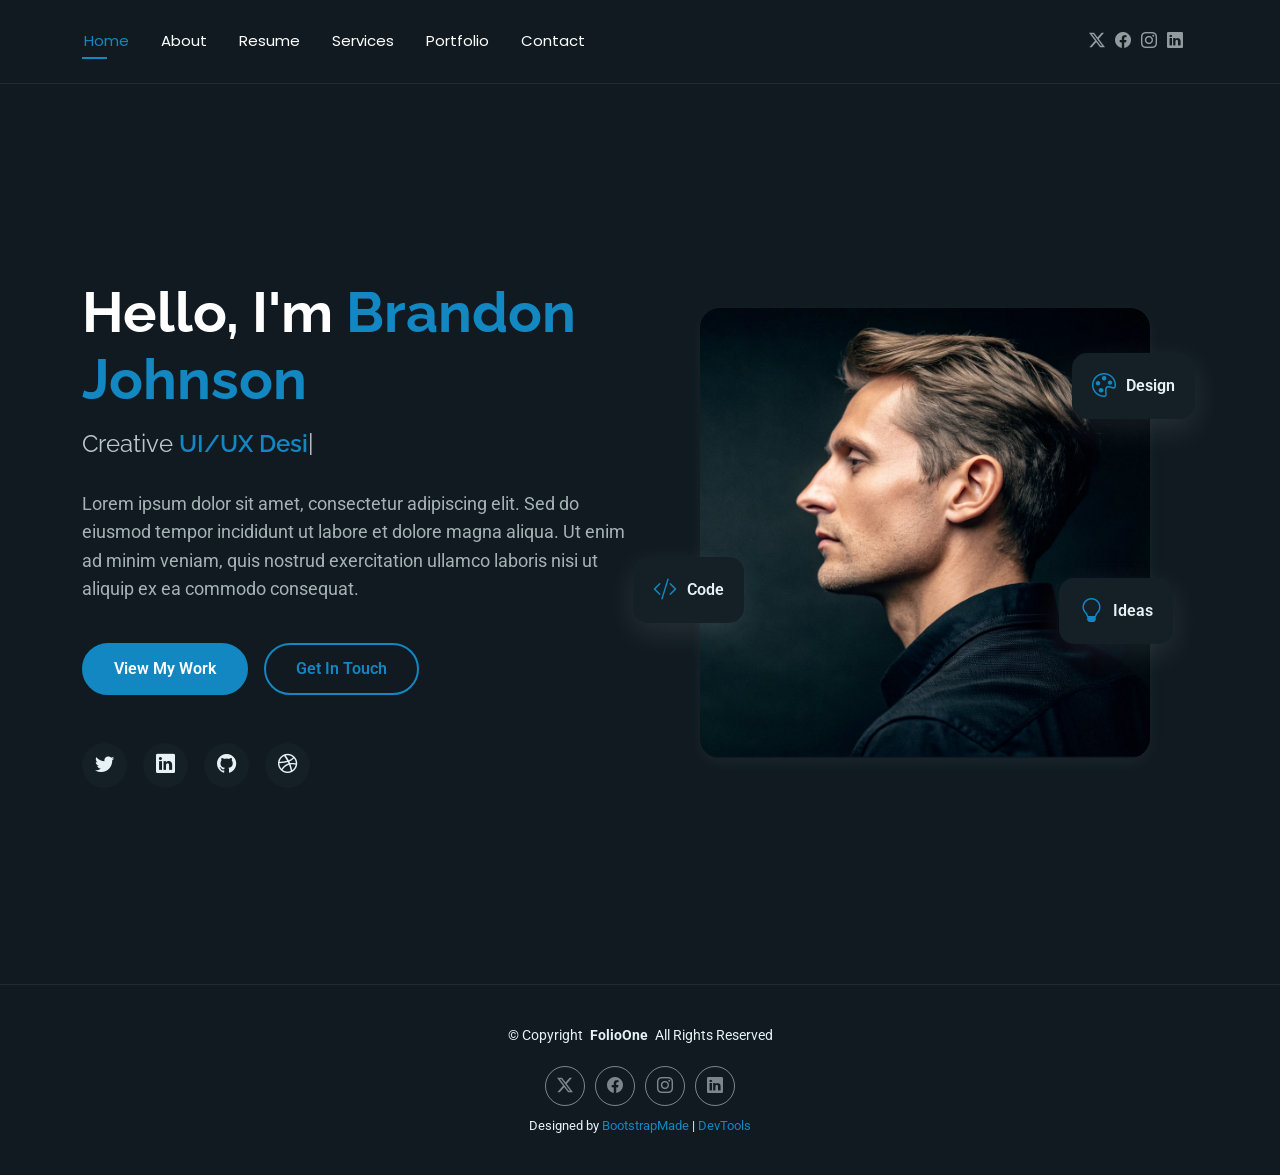
==== index.html @ c2deaa77 "." ====
<!DOCTYPE html>
<html lang="en">

<head>
  <meta charset="utf-8">
  <meta content="width=device-width, initial-scale=1.0" name="viewport">
  <title>Index - FolioOne Bootstrap Template</title>
  <meta name="description" content="">
  <meta name="keywords" content="">

  <!-- Favicons -->
  <link href="assets/img/favicon.png" rel="icon">
  <link href="assets/img/apple-touch-icon.png" rel="apple-touch-icon">

  <!-- Fonts -->
  <link href="https://fonts.googleapis.com" rel="preconnect">
  <link href="https://fonts.gstatic.com" rel="preconnect" crossorigin>
  <link href="https://fonts.googleapis.com/css2?family=Roboto:ital,wght@0,100;0,300;0,400;0,500;0,700;0,900;1,100;1,300;1,400;1,500;1,700;1,900&family=Poppins:ital,wght@0,100;0,200;0,300;0,400;0,500;0,600;0,700;0,800;0,900;1,100;1,200;1,300;1,400;1,500;1,600;1,700;1,800;1,900&family=Raleway:ital,wght@0,100;0,200;0,300;0,400;0,500;0,600;0,700;0,800;0,900;1,100;1,200;1,300;1,400;1,500;1,600;1,700;1,800;1,900&display=swap" rel="stylesheet">

  <!-- Vendor CSS Files -->
  <link href="assets/vendor/bootstrap/css/bootstrap.min.css" rel="stylesheet">
  <link href="assets/vendor/bootstrap-icons/bootstrap-icons.css" rel="stylesheet">
  <link href="assets/vendor/aos/aos.css" rel="stylesheet">
  <link href="assets/vendor/swiper/swiper-bundle.min.css" rel="stylesheet">
  <link href="assets/vendor/glightbox/css/glightbox.min.css" rel="stylesheet">

  <!-- Main CSS File -->
  <link href="assets/css/main.css" rel="stylesheet">

  <!-- =======================================================
  * Template Name: FolioOne
  * Template URL: https://bootstrapmade.com/folioone-bootstrap-portfolio-website-template/
  * Updated: Aug 23 2025 with Bootstrap v5.3.7
  * Author: BootstrapMade.com
  * License: https://bootstrapmade.com/license/
  ======================================================== -->
</head>

<body class="index-page">

  <header id="header" class="header d-flex align-items-center light-background sticky-top">
    <div class="container position-relative d-flex align-items-center justify-content-between">

      <!-- <a href="index.html" class="logo d-flex align-items-center me-auto me-xl-0">
      <img src="assets/img/logo.webp" alt="">
      <h1 class="sitename">FolioOne</h1> 
    </a> -->

      <nav id="navmenu" class="navmenu">
        <ul>
          <li><a href="index.html" class="active">Home</a></li>
          <li><a href="about.html">About</a></li>
          <li><a href="resume.html">Resume</a></li>
          <li><a href="services.html">Services</a></li>
          <li><a href="portfolio.html">Portfolio</a></li>
          <li><a href="contact.html">Contact</a></li>
        </ul>
        <i class="mobile-nav-toggle d-xl-none bi bi-list"></i>
      </nav>

      <div class="header-social-links">
        <a href="#" class="twitter"><i class="bi bi-twitter-x"></i></a>
        <a href="#" class="facebook"><i class="bi bi-facebook"></i></a>
        <a href="#" class="instagram"><i class="bi bi-instagram"></i></a>
        <a href="#" class="linkedin"><i class="bi bi-linkedin"></i></a>
      </div>

    </div>
  </header>

  <main class="main">

    <!-- Hero Section -->
    <section id="hero" class="hero section">

      <div class="container" data-aos="fade-up" data-aos-delay="100">

        <div class="row gy-4 align-items-center">
          <div class="col-lg-6 order-2 order-lg-1">
            <div class="hero-content">
              <h1 data-aos="fade-up" data-aos-delay="200">Hello, I'm <span class="highlight">Brandon Johnson</span></h1>
              <h2 data-aos="fade-up" data-aos-delay="300">Creative <span class="typed" data-typed-items="UI/UX Designer, Web Developer, Digital Artist, Brand Strategist"></span></h2>
              <p data-aos="fade-up" data-aos-delay="400">Lorem ipsum dolor sit amet, consectetur adipiscing elit. Sed do eiusmod tempor incididunt ut labore et dolore magna aliqua. Ut enim ad minim veniam, quis nostrud exercitation ullamco laboris nisi ut aliquip ex ea commodo consequat.</p>
              <div class="hero-actions" data-aos="fade-up" data-aos-delay="500">
                <a href="portfolio.html" class="btn btn-primary">View My Work</a>
                <a href="contact.html" class="btn btn-outline">Get In Touch</a>
              </div>
              <div class="social-links" data-aos="fade-up" data-aos-delay="600">
                <a href="#"><i class="bi bi-twitter"></i></a>
                <a href="#"><i class="bi bi-linkedin"></i></a>
                <a href="#"><i class="bi bi-github"></i></a>
                <a href="#"><i class="bi bi-dribbble"></i></a>
              </div>
            </div>
          </div>
          <div class="col-lg-6 order-1 order-lg-2">
            <div class="hero-image" data-aos="zoom-in" data-aos-delay="300">
              <div class="image-wrapper">
                <img src="assets/img/profile/profile-square-11.webp" alt="Sarah Mitchell" class="img-fluid">
                <div class="floating-elements">
                  <div class="floating-card design" data-aos="fade-left" data-aos-delay="700">
                    <i class="bi bi-palette"></i>
                    <span>Design</span>
                  </div>
                  <div class="floating-card code" data-aos="fade-right" data-aos-delay="800">
                    <i class="bi bi-code-slash"></i>
                    <span>Code</span>
                  </div>
                  <div class="floating-card creativity" data-aos="fade-up" data-aos-delay="900">
                    <i class="bi bi-lightbulb"></i>
                    <span>Ideas</span>
                  </div>
                </div>
              </div>
            </div>
          </div>
        </div>

      </div>

    </section><!-- /Hero Section -->

  </main>

  <footer id="footer" class="footer">

    <div class="container">
      <div class="copyright text-center ">
        <p>© <span>Copyright</span> <strong class="px-1 sitename">FolioOne</strong> <span>All Rights Reserved<br></span></p>
      </div>
      <div class="social-links d-flex justify-content-center">
        <a href=""><i class="bi bi-twitter-x"></i></a>
        <a href=""><i class="bi bi-facebook"></i></a>
        <a href=""><i class="bi bi-instagram"></i></a>
        <a href=""><i class="bi bi-linkedin"></i></a>
      </div>
      <div class="credits">
        <!-- All the links in the footer should remain intact. -->
        <!-- You can delete the links only if you've purchased the pro version. -->
        <!-- Licensing information: https://bootstrapmade.com/license/ -->
        <!-- Purchase the pro version with working PHP/AJAX contact form: [buy-url] -->
        Designed by <a href="https://bootstrapmade.com/">BootstrapMade</a> | <a href="https://bootstrapmade.com/tools/">DevTools</a>
      </div>
    </div>

  </footer>

  <!-- Scroll Top -->
  <a href="#" id="scroll-top" class="scroll-top d-flex align-items-center justify-content-center"><i class="bi bi-arrow-up-short"></i></a>

  <!-- Preloader -->
  <div id="preloader"></div>

  <!-- Vendor JS Files -->
  <script src="assets/vendor/bootstrap/js/bootstrap.bundle.min.js"></script>
  <script src="assets/vendor/php-email-form/validate.js"></script>
  <script src="assets/vendor/aos/aos.js"></script>
  <script src="assets/vendor/typed.js/typed.umd.js"></script>
  <script src="assets/vendor/waypoints/noframework.waypoints.js"></script>
  <script src="assets/vendor/purecounter/purecounter_vanilla.js"></script>
  <script src="assets/vendor/swiper/swiper-bundle.min.js"></script>
  <script src="assets/vendor/imagesloaded/imagesloaded.pkgd.min.js"></script>
  <script src="assets/vendor/isotope-layout/isotope.pkgd.min.js"></script>
  <script src="assets/vendor/glightbox/js/glightbox.min.js"></script>

  <!-- Main JS File -->
  <script src="assets/js/main.js"></script>

</body>

</html>
---- assets/css/main.css ----
/**
* Template Name: FolioOne
* Template URL: https://bootstrapmade.com/folioone-bootstrap-portfolio-website-template/
* Updated: Aug 23 2025 with Bootstrap v5.3.7
* Author: BootstrapMade.com
* License: https://bootstrapmade.com/license/
*/

/*--------------------------------------------------------------
# Font & Color Variables
# Help: https://bootstrapmade.com/color-system/
--------------------------------------------------------------*/
/* Fonts */
:root {
  --default-font: "Roboto",  system-ui, -apple-system, "Segoe UI", Roboto, "Helvetica Neue", Arial, "Noto Sans", "Liberation Sans", sans-serif, "Apple Color Emoji", "Segoe UI Emoji", "Segoe UI Symbol", "Noto Color Emoji";
  --heading-font: "Raleway",  sans-serif;
  --nav-font: "Poppins",  sans-serif;
}

/* Global Colors - The following color variables are used throughout the website. Updating them here will change the color scheme of the entire website */
:root { 
  --background-color: #101a20; /* Background color for the entire website, including individual sections */
  --default-color: #e7f2f7; /* Default color used for the majority of the text content across the entire website */
  --heading-color: #ffffff; /* Color for headings, subheadings and title throughout the website */
  --accent-color: #1387c1; /* Accent color that represents your brand on the website. It's used for buttons, links, and other elements that need to stand out */
  --surface-color: #141f26; /* The surface color is used as a background of boxed elements within sections, such as cards, icon boxes, or other elements that require a visual separation from the global background. */
  --contrast-color: #ffffff; /* Contrast color for text, ensuring readability against backgrounds of accent, heading, or default colors. */
}

/* Nav Menu Colors - The following color variables are used specifically for the navigation menu. They are separate from the global colors to allow for more customization options */
:root {
  --nav-color: #ffffff;  /* The default color of the main navmenu links */
  --nav-hover-color: #1387c1; /* Applied to main navmenu links when they are hovered over or active */
  --nav-mobile-background-color: #213642; /* Used as the background color for mobile navigation menu */
  --nav-dropdown-background-color: #051117; /* Used as the background color for dropdown items that appear when hovering over primary navigation items */
  --nav-dropdown-color: #e7f2f7; /* Used for navigation links of the dropdown items in the navigation menu. */
  --nav-dropdown-hover-color: #1387c1; /* Similar to --nav-hover-color, this color is applied to dropdown navigation links when they are hovered over. */
}

/* Color Presets - These classes override global colors when applied to any section or element, providing reuse of the sam color scheme. */

.light-background {
  --background-color: #142027;
  --surface-color: #325264;
}

.dark-background {
  --background-color: #0b1419;
  --default-color: #ffffff;
  --heading-color: #ffffff;
  --surface-color: #252525;
  --contrast-color: #ffffff;
}

/* Smooth scroll */
:root {
  scroll-behavior: smooth;
}

/*--------------------------------------------------------------
# General Styling & Shared Classes
--------------------------------------------------------------*/
body {
  color: var(--default-color);
  background-color: var(--background-color);
  font-family: var(--default-font);
}

a {
  color: var(--accent-color);
  text-decoration: none;
  transition: 0.3s;
}

a:hover {
  color: color-mix(in srgb, var(--accent-color), transparent 25%);
  text-decoration: none;
}

h1,
h2,
h3,
h4,
h5,
h6 {
  color: var(--heading-color);
  font-family: var(--heading-font);
}

/* PHP Email Form Messages
------------------------------*/
.php-email-form .error-message {
  display: none;
  background: #df1529;
  color: #ffffff;
  text-align: left;
  padding: 15px;
  margin-bottom: 24px;
  font-weight: 600;
}

.php-email-form .sent-message {
  display: none;
  color: #ffffff;
  background: #059652;
  text-align: center;
  padding: 15px;
  margin-bottom: 24px;
  font-weight: 600;
}

.php-email-form .loading {
  display: none;
  background: var(--surface-color);
  text-align: center;
  padding: 15px;
  margin-bottom: 24px;
}

.php-email-form .loading:before {
  content: "";
  display: inline-block;
  border-radius: 50%;
  width: 24px;
  height: 24px;
  margin: 0 10px -6px 0;
  border: 3px solid var(--accent-color);
  border-top-color: var(--surface-color);
  animation: php-email-form-loading 1s linear infinite;
}

@keyframes php-email-form-loading {
  0% {
    transform: rotate(0deg);
  }

  100% {
    transform: rotate(360deg);
  }
}

/*--------------------------------------------------------------
# Global Header
--------------------------------------------------------------*/
.header {
  --background-color: rgba(255, 255, 255, 0);
  color: var(--default-color);
  background-color: var(--background-color);
  padding: 15px 0;
  transition: all 0.5s;
  z-index: 997;
  border-bottom: 1px solid color-mix(in srgb, var(--default-color), transparent 92%);
}

.header .logo {
  line-height: 1;
}

.header .logo img {
  max-height: 36px;
  margin-right: 8px;
}

.header .logo h1 {
  font-size: 32px;
  margin: 0;
  font-weight: 400;
  color: var(--heading-color);
}

.header .header-social-links {
  padding-right: 15px;
}

.header .header-social-links a {
  color: color-mix(in srgb, var(--default-color), transparent 40%);
  padding-left: 6px;
  display: inline-block;
  transition: 0.3s;
  font-size: 16px;
}

.header .header-social-links a:hover {
  color: var(--default-color);
}

.header .header-social-links a i {
  line-height: 0px;
}

@media (max-width: 1200px) {
  .header .logo {
    order: 1;
  }

  .header .header-social-links {
    order: 2;
  }

  .header .navmenu {
    order: 3;
  }
}

/* Global Header on Scroll
------------------------------*/
.scrolled .header {
  --background-color: rgba(16, 26, 32, 0.9);
}

/*--------------------------------------------------------------
# Navigation Menu
--------------------------------------------------------------*/
/* Desktop Navigation */
@media (min-width: 1200px) {
  .navmenu {
    padding: 0;
  }

  .navmenu ul {
    margin: 0;
    padding: 0;
    display: flex;
    list-style: none;
    align-items: center;
  }

  .navmenu li {
    position: relative;
  }

  .navmenu>ul>li {
    white-space: nowrap;
    padding: 15px 28px 15px 0;
  }

  .navmenu>ul>li:last-child {
    padding-right: 0;
  }

  .navmenu a,
  .navmenu a:focus {
    color: var(--nav-color);
    font-size: 15px;
    padding: 0 2px;
    font-family: var(--nav-font);
    font-weight: 400;
    display: flex;
    align-items: center;
    justify-content: space-between;
    white-space: nowrap;
    transition: 0.3s;
    position: relative;
  }

  .navmenu a i,
  .navmenu a:focus i {
    font-size: 12px;
    line-height: 0;
    margin-left: 5px;
    transition: 0.3s;
  }

  .navmenu>ul>li>a:before {
    content: "";
    position: absolute;
    height: 2px;
    bottom: -6px;
    left: 0;
    background-color: var(--nav-hover-color);
    visibility: hidden;
    width: 0px;
    transition: all 0.3s ease-in-out 0s;
  }

  .navmenu a:hover:before,
  .navmenu li:hover>a:before,
  .navmenu .active:before {
    visibility: visible;
    width: 25px;
  }

  .navmenu li:hover>a,
  .navmenu .active,
  .navmenu .active:focus {
    color: var(--nav-hover-color);
  }

  .navmenu .dropdown ul {
    margin: 0;
    padding: 10px 0;
    background: var(--nav-dropdown-background-color);
    display: block;
    position: absolute;
    visibility: hidden;
    left: -5px;
    top: 130%;
    opacity: 0;
    transition: 0.3s;
    border-radius: 4px;
    z-index: 99;
    box-shadow: 0px 0px 30px rgba(0, 0, 0, 0.1);
  }

  .navmenu .dropdown ul li {
    min-width: 200px;
  }

  .navmenu .dropdown ul a {
    padding: 10px 20px;
    font-size: 15px;
    text-transform: none;
    color: var(--nav-dropdown-color);
  }

  .navmenu .dropdown ul a i {
    font-size: 12px;
  }

  .navmenu .dropdown ul a:hover,
  .navmenu .dropdown ul .active:hover,
  .navmenu .dropdown ul li:hover>a {
    color: var(--nav-dropdown-hover-color);
  }

  .navmenu .dropdown:hover>ul {
    opacity: 1;
    top: 100%;
    visibility: visible;
  }

  .navmenu .dropdown .dropdown ul {
    top: 0;
    left: -90%;
    visibility: hidden;
  }

  .navmenu .dropdown .dropdown:hover>ul {
    opacity: 1;
    top: 0;
    left: -100%;
    visibility: visible;
  }
}

/* Mobile Navigation */
@media (max-width: 1199px) {
  .mobile-nav-toggle {
    color: var(--nav-color);
    font-size: 28px;
    line-height: 0;
    margin-right: 10px;
    cursor: pointer;
    transition: color 0.3s;
  }

  .navmenu {
    padding: 0;
    z-index: 9997;
  }

  .navmenu ul {
    display: none;
    list-style: none;
    position: absolute;
    inset: 60px 20px 20px 20px;
    padding: 10px 0;
    margin: 0;
    border-radius: 6px;
    background-color: var(--nav-mobile-background-color);
    border: 1px solid color-mix(in srgb, var(--default-color), transparent 90%);
    box-shadow: none;
    overflow-y: auto;
    transition: 0.3s;
    z-index: 9998;
  }

  .navmenu a,
  .navmenu a:focus {
    color: var(--nav-dropdown-color);
    padding: 10px 20px;
    font-family: var(--nav-font);
    font-size: 17px;
    font-weight: 500;
    display: flex;
    align-items: center;
    justify-content: space-between;
    white-space: nowrap;
    transition: 0.3s;
  }

  .navmenu a i,
  .navmenu a:focus i {
    font-size: 12px;
    line-height: 0;
    margin-left: 5px;
    width: 30px;
    height: 30px;
    display: flex;
    align-items: center;
    justify-content: center;
    border-radius: 50%;
    transition: 0.3s;
    background-color: color-mix(in srgb, var(--accent-color), transparent 90%);
  }

  .navmenu a i:hover,
  .navmenu a:focus i:hover {
    background-color: var(--accent-color);
    color: var(--contrast-color);
  }

  .navmenu a:hover,
  .navmenu .active,
  .navmenu .active:focus {
    color: var(--nav-dropdown-hover-color);
  }

  .navmenu .active i,
  .navmenu .active:focus i {
    background-color: var(--accent-color);
    color: var(--contrast-color);
    transform: rotate(180deg);
  }

  .navmenu .dropdown ul {
    position: static;
    display: none;
    z-index: 99;
    padding: 10px 0;
    margin: 10px 20px;
    background-color: var(--nav-dropdown-background-color);
    transition: all 0.5s ease-in-out;
  }

  .navmenu .dropdown ul ul {
    background-color: rgba(33, 37, 41, 0.1);
  }

  .navmenu .dropdown>.dropdown-active {
    display: block;
    background-color: rgba(33, 37, 41, 0.03);
  }

  .mobile-nav-active {
    overflow: hidden;
  }

  .mobile-nav-active .mobile-nav-toggle {
    color: #fff;
    position: absolute;
    font-size: 32px;
    top: 15px;
    right: 15px;
    margin-right: 0;
    z-index: 9999;
  }

  .mobile-nav-active .navmenu {
    position: fixed;
    overflow: hidden;
    inset: 0;
    background: rgba(33, 37, 41, 0.8);
    transition: 0.3s;
  }

  .mobile-nav-active .navmenu>ul {
    display: block;
  }
}

/*--------------------------------------------------------------
# Global Footer
--------------------------------------------------------------*/
.footer {
  color: var(--default-color);
  background-color: var(--background-color);
  font-size: 14px;
  padding: 40px 0;
  position: relative;
  border-top: 1px solid color-mix(in srgb, var(--default-color), transparent 92%);
}

.footer .copyright p {
  margin-bottom: 0;
}

.footer .social-links {
  margin-top: 20px;
}

.footer .social-links a {
  display: flex;
  align-items: center;
  justify-content: center;
  width: 40px;
  height: 40px;
  border-radius: 50%;
  border: 1px solid color-mix(in srgb, var(--default-color), transparent 50%);
  font-size: 16px;
  color: color-mix(in srgb, var(--default-color), transparent 50%);
  margin: 0 5px;
  transition: 0.3s;
}

.footer .social-links a:hover {
  color: var(--accent-color);
  border-color: var(--accent-color);
}

.footer .credits {
  margin-top: 10px;
  font-size: 13px;
  text-align: center;
}

/*--------------------------------------------------------------
# Preloader
--------------------------------------------------------------*/
#preloader {
  position: fixed;
  inset: 0;
  z-index: 9999;
  overflow: hidden;
  background-color: var(--background-color);
  transition: all 0.6s ease-out;
  width: 100%;
  height: 100vh;
}

#preloader:before,
#preloader:after {
  content: "";
  position: absolute;
  border: 4px solid var(--accent-color);
  border-radius: 50%;
  animation: animate-preloader 2s cubic-bezier(0, 0.2, 0.8, 1) infinite;
}

#preloader:after {
  animation-delay: -0.5s;
}

@keyframes animate-preloader {
  0% {
    width: 10px;
    height: 10px;
    top: calc(50% - 5px);
    left: calc(50% - 5px);
    opacity: 1;
  }

  100% {
    width: 72px;
    height: 72px;
    top: calc(50% - 36px);
    left: calc(50% - 36px);
    opacity: 0;
  }
}

/*--------------------------------------------------------------
# Scroll Top Button
--------------------------------------------------------------*/
.scroll-top {
  position: fixed;
  visibility: hidden;
  opacity: 0;
  right: 15px;
  bottom: -15px;
  z-index: 99999;
  background-color: var(--accent-color);
  width: 44px;
  height: 44px;
  border-radius: 50px;
  transition: all 0.4s;
}

.scroll-top i {
  font-size: 24px;
  color: var(--contrast-color);
  line-height: 0;
}

.scroll-top:hover {
  background-color: color-mix(in srgb, var(--accent-color), transparent 20%);
  color: var(--contrast-color);
}

.scroll-top.active {
  visibility: visible;
  opacity: 1;
  bottom: 15px;
}

/*--------------------------------------------------------------
# Disable aos animation delay on mobile devices
--------------------------------------------------------------*/
@media screen and (max-width: 768px) {
  [data-aos-delay] {
    transition-delay: 0 !important;
  }
}

/*--------------------------------------------------------------
# Global Page Titles & Breadcrumbs
--------------------------------------------------------------*/
.page-title {
  color: var(--default-color);
  background-color: var(--background-color);
  position: relative;
}

.page-title .heading {
  padding: 80px 0;
  border-top: 1px solid color-mix(in srgb, var(--default-color), transparent 90%);
}

.page-title .heading h1 {
  font-size: 38px;
  font-weight: 700;
}

.page-title nav {
  background-color: color-mix(in srgb, var(--default-color), transparent 96%);
  padding: 20px 0;
}

.page-title nav ol {
  display: flex;
  flex-wrap: wrap;
  list-style: none;
  padding: 0;
  margin: 0;
  font-size: 16px;
  font-weight: 400;
}

.page-title nav ol li+li {
  padding-left: 10px;
}

.page-title nav ol li+li::before {
  content: "/";
  display: inline-block;
  padding-right: 10px;
  color: color-mix(in srgb, var(--default-color), transparent 70%);
}

/*--------------------------------------------------------------
# Global Sections
--------------------------------------------------------------*/
section,
.section {
  color: var(--default-color);
  background-color: var(--background-color);
  padding: 60px 0;
  scroll-margin-top: 100px;
  overflow: clip;
}

@media (max-width: 1199px) {

  section,
  .section {
    scroll-margin-top: 66px;
  }
}

/*--------------------------------------------------------------
# Global Section Titles
--------------------------------------------------------------*/
.section-title {
  text-align: center;
  padding-bottom: 60px;
  position: relative;
}

.section-title h2 {
  font-size: 3.5rem;
  font-weight: 400;
  line-height: 1.2;
  color: var(--heading-color);
  margin-bottom: 1.5rem;
  letter-spacing: -1px;
}

@media (max-width: 768px) {
  .section-title h2 {
    font-size: 2.5rem;
  }
}

.section-title p {
  font-size: 1.125rem;
  line-height: 1.8;
  color: color-mix(in srgb, var(--default-color), transparent 25%);
  max-width: 900px;
  margin: 0 auto;
  text-wrap: balance;
}

/*--------------------------------------------------------------
# Hero Section
--------------------------------------------------------------*/
.hero {
  padding: 80px 0;
  min-height: 100vh;
  display: flex;
  align-items: center;
}

.hero .hero-content h1 {
  font-size: 3.5rem;
  font-weight: 700;
  margin-bottom: 1rem;
  line-height: 1.2;
}

.hero .hero-content h1 .highlight {
  color: var(--accent-color);
  position: relative;
}

.hero .hero-content h1 .highlight::after {
  content: "";
  position: absolute;
  bottom: 0;
  left: 0;
  width: 100%;
  height: 3px;
  background: linear-gradient(90deg, var(--accent-color), color-mix(in srgb, var(--accent-color), transparent 50%));
  border-radius: 2px;
}

@media (max-width: 768px) {
  .hero .hero-content h1 {
    font-size: 2.5rem;
  }
}

.hero .hero-content h2 {
  font-size: 1.5rem;
  font-weight: 400;
  margin-bottom: 2rem;
  color: color-mix(in srgb, var(--default-color), transparent 20%);
}

.hero .hero-content h2 .typed {
  color: var(--accent-color);
  font-weight: 600;
}

@media (max-width: 768px) {
  .hero .hero-content h2 {
    font-size: 1.25rem;
  }
}

.hero .hero-content p {
  font-size: 1.1rem;
  line-height: 1.6;
  margin-bottom: 2.5rem;
  color: color-mix(in srgb, var(--default-color), transparent 30%);
}

.hero .hero-actions {
  display: flex;
  gap: 1rem;
  margin-bottom: 3rem;
}

.hero .hero-actions .btn {
  padding: 12px 30px;
  border-radius: 50px;
  font-weight: 600;
  text-decoration: none;
  transition: all 0.3s ease;
  border: 2px solid;
}

.hero .hero-actions .btn.btn-primary {
  background: var(--accent-color);
  color: var(--contrast-color);
  border-color: var(--accent-color);
}

.hero .hero-actions .btn.btn-primary:hover {
  background: color-mix(in srgb, var(--accent-color), black 15%);
  border-color: color-mix(in srgb, var(--accent-color), black 15%);
  transform: translateY(-2px);
}

.hero .hero-actions .btn.btn-outline {
  background: transparent;
  color: var(--accent-color);
  border-color: var(--accent-color);
}

.hero .hero-actions .btn.btn-outline:hover {
  transform: translateY(-2px);
}

@media (max-width: 576px) {
  .hero .hero-actions {
    flex-direction: column;
  }

  .hero .hero-actions .btn {
    text-align: center;
  }
}

.hero .social-links {
  display: flex;
  gap: 1rem;
}

.hero .social-links a {
  width: 45px;
  height: 45px;
  background: var(--surface-color);
  border-radius: 50%;
  display: flex;
  align-items: center;
  justify-content: center;
  color: var(--default-color);
  font-size: 1.2rem;
  transition: all 0.3s ease;
}

.hero .social-links a:hover {
  background: var(--accent-color);
  color: var(--contrast-color);
  transform: translateY(-3px);
  box-shadow: 0 8px 25px color-mix(in srgb, var(--accent-color), transparent 70%);
}

.hero .hero-image {
  position: relative;
}

.hero .hero-image .image-wrapper {
  position: relative;
  max-width: 450px;
  margin: 0 auto;
}

.hero .hero-image .image-wrapper img {
  border-radius: 20px;
  box-shadow: 0 5px 15px color-mix(in srgb, var(--default-color), transparent 95%);
  transition: transform 0.3s ease;
}

.hero .hero-image .image-wrapper img:hover {
  transform: scale(1.02);
}

.hero .hero-image .floating-elements {
  position: absolute;
  top: 0;
  left: 0;
  right: 0;
  bottom: 0;
  pointer-events: none;
}

.hero .hero-image .floating-elements .floating-card {
  position: absolute;
  background: var(--surface-color);
  padding: 15px 20px;
  border-radius: 15px;
  box-shadow: 0 10px 30px color-mix(in srgb, var(--default-color), transparent 90%);
  display: flex;
  align-items: center;
  gap: 10px;
  font-weight: 600;
  animation: float 3s ease-in-out infinite;
}

.hero .hero-image .floating-elements .floating-card i {
  font-size: 1.5rem;
  color: var(--accent-color);
}

.hero .hero-image .floating-elements .floating-card.design {
  top: 10%;
  right: -10%;
  animation-delay: 0s;
}

.hero .hero-image .floating-elements .floating-card.code {
  bottom: 30%;
  left: -15%;
  animation-delay: 1s;
}

.hero .hero-image .floating-elements .floating-card.creativity {
  top: 60%;
  right: -5%;
  animation-delay: 2s;
}

@media (max-width: 992px) {
  .hero .hero-image .floating-elements .floating-card {
    display: none;
  }
}

@keyframes float {

  0%,
  100% {
    transform: translateY(0px);
  }

  50% {
    transform: translateY(-10px);
  }
}

@media (max-width: 992px) {
  .hero .hero-content {
    text-align: center;
    margin-bottom: 3rem;
  }
}

/*--------------------------------------------------------------
# About Section
--------------------------------------------------------------*/
.about .intro-content .eyebrow {
  display: inline-block;
  letter-spacing: 0.12em;
  text-transform: uppercase;
  font-size: 12px;
  color: color-mix(in srgb, var(--default-color), transparent 40%);
  margin-bottom: 16px;
}

.about .intro-content .headline {
  font-family: var(--heading-font);
  font-weight: 300;
  line-height: 1.2;
  font-size: clamp(28px, 4vw, 44px);
  margin: 0 0 24px 0;
}

.about .intro-content .lead {
  font-size: 18px;
  line-height: 1.8;
  color: color-mix(in srgb, var(--default-color), transparent 10%);
  margin-bottom: 24px;
}

.about .intro-content p {
  line-height: 1.8;
  margin-bottom: 24px;
  color: color-mix(in srgb, var(--default-color), transparent 5%);
}

.about .intro-content .cta-group {
  display: flex;
  gap: 24px;
  align-items: center;
  margin-top: 24px;
}

.about .intro-content .cta-group .btn-ghost {
  display: inline-flex;
  align-items: center;
  gap: 8px;
  padding: 12px 18px;
  border-radius: 6px;
  color: var(--accent-color);
  background: color-mix(in srgb, var(--accent-color), transparent 92%);
  border: 1px solid color-mix(in srgb, var(--accent-color), transparent 70%);
  transition: 0.3s ease-in-out;
}

.about .intro-content .cta-group .btn-ghost:hover,
.about .intro-content .cta-group .btn-ghost:focus {
  color: var(--contrast-color);
  background: var(--accent-color);
  border-color: var(--accent-color);
  outline: none;
  box-shadow: 0 0 0 3px color-mix(in srgb, var(--accent-color), transparent 70%);
}

.about .intro-content .cta-group .link-underline {
  display: inline-flex;
  align-items: center;
  gap: 8px;
  position: relative;
  color: var(--accent-color);
  padding-bottom: 4px;
  transition: 0.3s ease-in-out;
}

.about .intro-content .cta-group .link-underline::after {
  content: "";
  position: absolute;
  left: 0;
  right: 0;
  bottom: 0;
  height: 1px;
  background: color-mix(in srgb, var(--accent-color), transparent 40%);
  transform: scaleX(0.4);
  transform-origin: left;
  transition: 0.3s ease-in-out;
}

.about .intro-content .cta-group .link-underline:hover,
.about .intro-content .cta-group .link-underline:focus {
  color: color-mix(in srgb, var(--accent-color), transparent 10%);
  outline: none;
}

.about .intro-content .cta-group .link-underline:hover::after,
.about .intro-content .cta-group .link-underline:focus::after {
  transform: scaleX(1);
}

.about .profile-figure {
  margin: 0;
}

.about .profile-figure .profile-photo {
  width: 88%;
  max-width: 440px;
  border-radius: 18px;
  box-shadow: 0 10px 30px color-mix(in srgb, var(--default-color), transparent 92%);
  transform: translateY(0);
  transition: transform 0.3s ease-in-out;
}

.about .profile-figure .profile-caption {
  margin-top: 24px;
  display: flex;
  align-items: center;
  justify-content: center;
}

.about .profile-figure .profile-caption .meta {
  font-size: 14px;
  color: color-mix(in srgb, var(--default-color), transparent 20%);
}

.about .profile-figure .profile-caption .meta .funfact {
  font-size: 13px;
  margin-top: 4px;
  color: color-mix(in srgb, var(--default-color), transparent 35%);
}

.about .profile-figure:hover .profile-photo {
  transform: translateY(-4px);
}

.about .skill-item {
  padding: 24px;
  border-radius: 6px;
  transition: 0.3s ease-in-out;
  background: color-mix(in srgb, var(--surface-color), var(--accent-color) 2%);
  border: 1px solid color-mix(in srgb, var(--default-color), transparent 88%);
  height: 100%;
}

.about .skill-item i {
  font-size: 24px;
  color: var(--accent-color);
  margin-bottom: 16px;
  display: inline-block;
}

.about .skill-item h3 {
  font-size: 16px;
  margin-bottom: 6px;
  font-weight: 500;
}

.about .skill-item p {
  margin: 0;
  font-size: 14px;
  color: color-mix(in srgb, var(--default-color), transparent 25%);
}

.about .skill-item:hover {
  transform: translateY(-3px);
  border-color: color-mix(in srgb, var(--accent-color), transparent 60%);
  box-shadow: 0 10px 30px color-mix(in srgb, var(--default-color), transparent 92%);
}

.about .timeline-item {
  position: relative;
  padding-left: 26px;
}

.about .timeline-item time {
  display: inline-block;
  font-size: 12px;
  letter-spacing: 0.08em;
  text-transform: uppercase;
  color: color-mix(in srgb, var(--default-color), transparent 45%);
  margin-bottom: 6px;
}

.about .timeline-item h4 {
  font-size: 18px;
  font-weight: 400;
  margin: 0 0 6px;
}

.about .timeline-item p {
  font-size: 14px;
  color: color-mix(in srgb, var(--default-color), transparent 25%);
  margin: 0;
}

.about .timeline-item .dot {
  position: absolute;
  left: 0;
  top: 4px;
  width: 10px;
  height: 10px;
  border-radius: 50%;
  background: var(--accent-color);
  box-shadow: 0 0 0 6px color-mix(in srgb, var(--accent-color), transparent 80%);
}

.about .personal-quote {
  padding: 24px 0;
}

.about .personal-quote p {
  font-family: var(--heading-font);
  font-weight: 300;
  font-size: clamp(20px, 3vw, 28px);
  line-height: 1.5;
  color: color-mix(in srgb, var(--default-color), transparent 5%);
  margin: 0 auto;
  max-width: 800px;
}

.about .fact-pill {
  display: flex;
  align-items: center;
  justify-content: center;
  gap: 10px;
  padding: 10px 14px;
  border-radius: 999px;
  border: 1px solid color-mix(in srgb, var(--default-color), transparent 85%);
  background: var(--surface-color);
  color: color-mix(in srgb, var(--default-color), transparent 10%);
  transition: 0.3s ease-in-out;
}

.about .fact-pill i {
  color: var(--accent-color);
}

.about .fact-pill span {
  font-size: 14px;
}

.about .fact-pill:hover {
  transform: translateY(-2px);
  border-color: color-mix(in srgb, var(--accent-color), transparent 60%);
  box-shadow: 0 10px 30px color-mix(in srgb, var(--default-color), transparent 92%);
}

.about .fact-pill:focus-within {
  box-shadow: 0 0 0 3px color-mix(in srgb, var(--accent-color), transparent 70%);
}

@media (max-width: 992px) {
  .about .profile-figure {
    text-align: center !important;
  }

  .about .profile-figure .profile-photo {
    width: 72%;
  }

  .about .intro-content .cta-group {
    flex-wrap: wrap;
  }
}

@media (max-width: 576px) {
  .about .profile-figure .profile-photo {
    width: 100%;
  }
}

/*--------------------------------------------------------------
# Skills Section
--------------------------------------------------------------*/
.skills .skill-box {
  background-color: var(--surface-color);
  padding: 2rem;
  border-radius: 8px;
  box-shadow: 0 0 20px rgba(0, 0, 0, 0.05);
}

.skills .skill-box h3 {
  font-size: 1.2rem;
  margin-bottom: 1rem;
  font-weight: 600;
}

.skills .skill-box p {
  font-size: 0.9rem;
  margin-bottom: 0.8rem;
  opacity: 0.6;
}

.skills .skill-box .progress {
  background-color: color-mix(in srgb, var(--accent-color), transparent 85%);
  border-radius: 50px;
  height: 8px;
  margin-top: 5px;
  overflow: hidden;
}

.skills .skill-box .progress .progress-bar {
  background-color: var(--accent-color);
  height: 100%;
  position: relative;
  border-radius: 50px;
  transition: 0.9s;
  width: 1px;
}

/*--------------------------------------------------------------
# Stats Section
--------------------------------------------------------------*/
.stats .avatars {
  position: relative;
}

.stats .avatars img {
  width: 60px;
  height: 60px;
  border: 3px solid var(--accent-color);
  margin-right: -15px;
  transition: transform 0.3s ease;
}

.stats .avatars img:hover {
  transform: translateY(-5px);
  z-index: 2;
}

.stats .counters h2 {
  color: var(--heading-color);
  font-size: 48px;
  font-weight: 700;
  margin-bottom: 10px;
}

.stats .counters h2 span {
  display: inline-block;
}

.stats .counters p {
  color: var(--default-color);
  font-size: 18px;
  margin: 0;
  opacity: 0.9;
}

@media (max-width: 991px) {
  .stats .row {
    text-align: center;
  }

  .stats .avatars {
    justify-content: center;
    margin-bottom: 40px;
  }

  .stats .counters h2 {
    font-size: 36px;
  }

  .stats .counters p {
    font-size: 16px;
  }

  .stats .counters .col-md-4 {
    margin-bottom: 30px;
  }

  .stats .counters .col-md-4:last-child {
    margin-bottom: 0;
  }
}

@media (max-width: 576px) {
  .stats {
    padding: 60px 0;
  }

  .stats .avatars {
    flex-wrap: wrap;
    justify-content: center;
  }

  .stats .avatars img {
    margin: 0 -8px;
  }
}

/*--------------------------------------------------------------
# Testimonials Section
--------------------------------------------------------------*/
.testimonials .testimonials-carousel,
.testimonials .testimonials-slider {
  overflow: hidden;
}

.testimonials .testimonial-item .testimonial-content {
  border-left: 3px solid var(--accent-color);
  padding-left: 30px;
}

.testimonials .testimonial-item .testimonial-img {
  border-radius: 50%;
  border: 4px solid var(--background-color);
  margin: 0 auto;
}

.testimonials .testimonial-item h3 {
  font-size: 20px;
  font-weight: bold;
  margin: 10px 0 5px 0;
}

.testimonials .testimonial-item h4 {
  font-size: 14px;
  color: color-mix(in srgb, var(--default-color), transparent 40%);
  margin: 0 0 10px 0;
}

.testimonials .testimonial-item .stars i {
  color: #ffc107;
  margin: 0 1px;
}

.testimonials .testimonial-item .quote-icon-left,
.testimonials .testimonial-item .quote-icon-right {
  color: color-mix(in srgb, var(--accent-color), transparent 50%);
  font-size: 26px;
  line-height: 0;
}

.testimonials .testimonial-item .quote-icon-left {
  display: inline-block;
  left: -5px;
  position: relative;
}

.testimonials .testimonial-item .quote-icon-right {
  display: inline-block;
  right: -5px;
  position: relative;
  top: 10px;
  transform: scale(-1, -1);
}

.testimonials .testimonial-item p {
  font-style: italic;
}

.testimonials .swiper-wrapper {
  height: auto;
}

.testimonials .swiper-pagination {
  margin-top: 30px;
  position: relative;
}

.testimonials .swiper-pagination .swiper-pagination-bullet {
  width: 12px;
  height: 12px;
  background-color: color-mix(in srgb, var(--default-color), transparent 85%);
  opacity: 1;
}

.testimonials .swiper-pagination .swiper-pagination-bullet-active {
  background-color: var(--accent-color);
}

/*--------------------------------------------------------------
# Resume Section
--------------------------------------------------------------*/
.resume .resume-item {
  margin-bottom: 3rem;
}

.resume .resume-item .resume-title {
  font-size: 1.75rem;
  font-weight: 700;
  margin-bottom: 1.5rem;
  padding-bottom: 1.5rem;
  position: relative;
  color: var(--heading-color);
}

.resume .resume-item .resume-title::after {
  content: "";
  position: absolute;
  display: block;
  width: 50px;
  height: 3px;
  background: var(--accent-color);
  bottom: 0;
  left: 0;
}

.resume .resume-item .resume-content {
  padding-left: 1.25rem;
  border-left: 2px solid color-mix(in srgb, var(--accent-color), transparent 85%);
}

.resume .resume-item article {
  position: relative;
  margin-bottom: 2.5rem;
}

.resume .resume-item article::before {
  content: "";
  position: absolute;
  width: 16px;
  height: 16px;
  border-radius: 50%;
  left: -1.8rem;
  top: 0.25rem;
  background: var(--background-color);
  border: 2px solid var(--accent-color);
}

.resume .resume-item article h4 {
  font-size: 1.25rem;
  font-weight: 600;
  margin-bottom: 0.5rem;
  color: var(--heading-color);
}

.resume .resume-item article h5 {
  font-size: 1rem;
  background: color-mix(in srgb, var(--accent-color), transparent 92%);
  padding: 0.375rem 0.75rem;
  display: inline-block;
  font-weight: 600;
  margin: 0.5rem 0;
  color: var(--accent-color);
  border-radius: 4px;
}

.resume .resume-item article .institution,
.resume .resume-item article .company {
  font-size: 1rem;
  margin-bottom: 1rem;
  color: color-mix(in srgb, var(--default-color), transparent 25%);
}

.resume .resume-item article p {
  margin-bottom: 1rem;
}

.resume .resume-item article ul {
  padding-left: 1.25rem;
  margin-bottom: 0;
}

.resume .resume-item article ul li {
  padding-bottom: 0.75rem;
  position: relative;
}

.resume .resume-item article ul li:last-child {
  padding-bottom: 0;
}

.resume .skill-item {
  margin-bottom: 2rem;
}

.resume .skill-item h4 {
  font-size: 1rem;
  font-weight: 600;
  margin-bottom: 0.75rem;
  color: var(--heading-color);
}

.resume .skill-item .progress {
  height: 0.75rem;
  background-color: color-mix(in srgb, var(--accent-color), transparent 92%);
  border-radius: 1rem;
  overflow: visible;
}

.resume .skill-item .progress .progress-bar {
  background-color: var(--accent-color);
  position: relative;
  border-radius: 1rem;
  width: 0;
  transition: width 1s ease;
}

.resume .skill-item .progress .progress-bar::after {
  content: attr(aria-valuenow) "%";
  position: absolute;
  right: 0;
  top: -1.75rem;
  font-size: 0.875rem;
  font-weight: 600;
  color: var(--accent-color);
}

@media (max-width: 991.98px) {
  .resume .resume-item {
    margin-bottom: 2rem;
  }
}

@media (max-width: 767.98px) {
  .resume .resume-content {
    padding-left: 1rem !important;
  }

  .resume article::before {
    left: -2rem !important;
  }
}

/*--------------------------------------------------------------
# Services Section
--------------------------------------------------------------*/
.services .service-item {
  display: flex;
  background-color: var(--surface-color);
  border-radius: 12px;
  padding: 2rem;
  height: 100%;
  position: relative;
  overflow: hidden;
  box-shadow: 0 5px 20px rgba(0, 0, 0, 0.03);
  transition: all 0.4s ease;
}

.services .service-item::before {
  content: "";
  position: absolute;
  left: 0;
  top: 0;
  height: 100%;
  width: 4px;
  background-color: var(--accent-color);
  transform: scaleY(0);
  transform-origin: bottom;
  transition: transform 0.4s cubic-bezier(0.65, 0, 0.35, 1);
}

.services .service-item:hover {
  box-shadow: 0 10px 30px rgba(0, 0, 0, 0.08);
  transform: translateY(-5px);
}

.services .service-item:hover::before {
  transform: scaleY(1);
}

.services .service-item:hover .service-icon {
  background-color: var(--accent-color);
  color: var(--contrast-color);
  transform: rotateY(180deg);
}

.services .service-item:hover .service-icon i {
  transform: rotateY(180deg);
}

.services .service-item:hover .service-link i {
  transform: translateX(5px);
}

.services .service-icon {
  flex-shrink: 0;
  width: 70px;
  height: 70px;
  border-radius: 12px;
  background-color: color-mix(in srgb, var(--accent-color), transparent 90%);
  color: var(--accent-color);
  display: flex;
  align-items: center;
  justify-content: center;
  margin-right: 1.5rem;
  transition: all 0.5s ease;
}

.services .service-icon i {
  font-size: 2rem;
  transition: transform 0.5s ease;
}

.services .service-content {
  flex-grow: 1;
}

.services .service-content h3 {
  font-size: 1.4rem;
  margin-bottom: 1rem;
  font-weight: 700;
  color: var(--heading-color);
}

.services .service-content p {
  margin-bottom: 1.25rem;
  color: color-mix(in srgb, var(--default-color), transparent 20%);
}

.services .service-link {
  display: inline-flex;
  align-items: center;
  color: var(--accent-color);
  font-weight: 600;
  text-decoration: none;
  transition: color 0.3s ease;
}

.services .service-link span {
  margin-right: 0.5rem;
}

.services .service-link i {
  transition: transform 0.3s ease;
}

.services .service-link:hover {
  color: color-mix(in srgb, var(--accent-color), transparent 25%);
}

@media (max-width: 767.98px) {
  .services .service-item {
    padding: 1.5rem;
    margin-bottom: 1rem;
  }

  .services .service-icon {
    width: 60px;
    height: 60px;
    margin-right: 1rem;
  }

  .services .service-icon i {
    font-size: 1.5rem;
  }

  .services .service-content h3 {
    font-size: 1.2rem;
    margin-bottom: 0.75rem;
  }

  .services .service-content p {
    margin-bottom: 1rem;
    font-size: 0.95rem;
  }
}

@media (max-width: 575.98px) {
  .services .service-item {
    flex-direction: column;
    text-align: center;
  }

  .services .service-item::before {
    width: 100%;
    height: 4px;
    transform: scaleX(0);
    transform-origin: left;
  }

  .services .service-item:hover::before {
    transform: scaleX(1);
  }

  .services .service-icon {
    margin-right: 0;
    margin-bottom: 1.25rem;
  }

  .services .service-link {
    justify-content: center;
  }
}

/*--------------------------------------------------------------
# Service Details Section
--------------------------------------------------------------*/
.service-details .service-hero {
  margin-bottom: 4rem;
}

.service-details .service-hero .service-meta {
  display: flex;
  align-items: center;
  gap: 1rem;
  margin-bottom: 1.5rem;
}

.service-details .service-hero .service-meta .service-category {
  background: color-mix(in srgb, var(--accent-color), transparent 85%);
  color: var(--accent-color);
  padding: 0.5rem 1rem;
  border-radius: 20px;
  font-size: 0.85rem;
  font-weight: 500;
  letter-spacing: 0.5px;
}

.service-details .service-hero .service-meta .reading-time {
  color: color-mix(in srgb, var(--default-color), transparent 50%);
  font-size: 0.9rem;
  font-weight: 300;
}

.service-details .service-hero h1 {
  font-size: 3.5rem;
  font-weight: 300;
  line-height: 1.2;
  margin-bottom: 1.5rem;
  color: var(--heading-color);
  letter-spacing: -0.02em;
}

.service-details .service-hero .service-description {
  font-size: 1.25rem;
  line-height: 1.7;
  color: color-mix(in srgb, var(--default-color), transparent 25%);
  font-weight: 300;
  margin: 0;
}

.service-details .service-visual {
  margin-bottom: 4rem;
  overflow: hidden;
  border-radius: 4px;
}

.service-details .service-visual img {
  width: 100%;
  height: 400px;
  object-fit: cover;
  transition: transform 0.5s ease;
}

.service-details .service-visual img:hover {
  transform: scale(1.02);
}

.service-details .service-narrative {
  margin-bottom: 5rem;
}

.service-details .service-narrative h3 {
  font-size: 2rem;
  font-weight: 300;
  margin-bottom: 2rem;
  color: var(--heading-color);
  letter-spacing: -0.01em;
}

.service-details .service-narrative p {
  font-size: 1.1rem;
  line-height: 1.8;
  margin-bottom: 2rem;
  color: var(--default-color);
  font-weight: 300;
}

.service-details .benefits-grid {
  display: grid;
  grid-template-columns: repeat(auto-fit, minmax(280px, 1fr));
  gap: 2.5rem;
  margin-top: 3rem;
}

.service-details .benefits-grid .benefit-card {
  text-align: center;
  padding: 0;
}

.service-details .benefits-grid .benefit-card .benefit-icon {
  width: 60px;
  height: 60px;
  background: color-mix(in srgb, var(--accent-color), transparent 90%);
  border-radius: 50%;
  display: flex;
  align-items: center;
  justify-content: center;
  margin: 0 auto 1.5rem;
  transition: all 0.3s ease;
}

.service-details .benefits-grid .benefit-card .benefit-icon i {
  font-size: 1.5rem;
  color: var(--accent-color);
}

.service-details .benefits-grid .benefit-card:hover .benefit-icon {
  background: var(--accent-color);
  transform: translateY(-2px);
}

.service-details .benefits-grid .benefit-card:hover .benefit-icon i {
  color: var(--contrast-color);
}

.service-details .benefits-grid .benefit-card h4 {
  font-size: 1.2rem;
  font-weight: 400;
  margin-bottom: 1rem;
  color: var(--heading-color);
}

.service-details .benefits-grid .benefit-card p {
  font-size: 1rem;
  line-height: 1.6;
  color: color-mix(in srgb, var(--default-color), transparent 30%);
  margin: 0;
}

.service-details .timeline-section {
  margin-bottom: 4rem;
}

.service-details .timeline-section h3 {
  font-size: 2rem;
  font-weight: 300;
  margin-bottom: 3rem;
  color: var(--heading-color);
  letter-spacing: -0.01em;
}

.service-details .timeline-section .timeline {
  position: relative;
}

.service-details .timeline-section .timeline::before {
  content: "";
  position: absolute;
  left: 30px;
  top: 0;
  bottom: 0;
  width: 1px;
  background: color-mix(in srgb, var(--default-color), transparent 85%);
}

.service-details .timeline-section .timeline .timeline-item {
  position: relative;
  padding-left: 80px;
  margin-bottom: 3rem;
}

.service-details .timeline-section .timeline .timeline-item:last-child {
  margin-bottom: 0;
}

.service-details .timeline-section .timeline .timeline-item .timeline-marker {
  position: absolute;
  left: 0;
  top: 0;
  width: 60px;
  height: 60px;
  background: var(--surface-color);
  border: 2px solid color-mix(in srgb, var(--accent-color), transparent 70%);
  border-radius: 50%;
  display: flex;
  align-items: center;
  justify-content: center;
  z-index: 1;
}

.service-details .timeline-section .timeline .timeline-item .timeline-marker span {
  font-size: 1.2rem;
  font-weight: 500;
  color: var(--accent-color);
}

.service-details .timeline-section .timeline .timeline-item .timeline-content h4 {
  font-size: 1.3rem;
  font-weight: 400;
  margin-bottom: 0.75rem;
  color: var(--heading-color);
}

.service-details .timeline-section .timeline .timeline-item .timeline-content p {
  font-size: 1rem;
  line-height: 1.6;
  margin-bottom: 0.5rem;
  color: var(--default-color);
}

.service-details .timeline-section .timeline .timeline-item .timeline-content small {
  color: color-mix(in srgb, var(--default-color), transparent 40%);
  font-size: 0.9rem;
  font-weight: 500;
}

.service-details .service-sidebar {
  padding-left: 2rem;
}

@media (max-width: 992px) {
  .service-details .service-sidebar {
    padding-left: 0;
    margin-top: 4rem;
  }
}

.service-details .overview-card,
.service-details .success-story,
.service-details .consultation-form {
  background: var(--surface-color);
  border-radius: 8px;
  padding: 2.5rem;
  margin-bottom: 2.5rem;
  border: 1px solid color-mix(in srgb, var(--default-color), transparent 93%);
  transition: all 0.3s ease;
}

.service-details .overview-card:hover,
.service-details .success-story:hover,
.service-details .consultation-form:hover {
  border-color: color-mix(in srgb, var(--accent-color), transparent 80%);
}

.service-details .overview-card .overview-header h4 {
  font-size: 1.4rem;
  font-weight: 400;
  margin-bottom: 2rem;
  color: var(--heading-color);
}

.service-details .overview-card .overview-stats {
  display: grid;
  grid-template-columns: repeat(3, 1fr);
  gap: 1.5rem;
  margin-bottom: 2rem;
}

.service-details .overview-card .overview-stats .stat-item {
  text-align: center;
}

.service-details .overview-card .overview-stats .stat-item .stat-number {
  font-size: 2rem;
  font-weight: 300;
  color: var(--accent-color);
  line-height: 1;
  margin-bottom: 0.5rem;
}

.service-details .overview-card .overview-stats .stat-item .stat-label {
  font-size: 0.85rem;
  color: color-mix(in srgb, var(--default-color), transparent 40%);
  font-weight: 500;
  text-transform: uppercase;
  letter-spacing: 0.5px;
}

.service-details .overview-card .overview-details {
  border-top: 1px solid color-mix(in srgb, var(--default-color), transparent 90%);
  padding-top: 1.5rem;
}

.service-details .overview-card .overview-details .detail-row {
  display: flex;
  justify-content: space-between;
  align-items: center;
  margin-bottom: 1rem;
}

.service-details .overview-card .overview-details .detail-row:last-child {
  margin-bottom: 0;
}

.service-details .overview-card .overview-details .detail-row .detail-label {
  font-size: 0.95rem;
  color: color-mix(in srgb, var(--default-color), transparent 30%);
  font-weight: 400;
}

.service-details .overview-card .overview-details .detail-row .detail-value {
  font-size: 0.95rem;
  color: var(--heading-color);
  font-weight: 500;
}

.service-details .success-story .story-quote p {
  font-size: 1.1rem;
  line-height: 1.7;
  color: color-mix(in srgb, var(--default-color), transparent 20%);
  font-style: italic;
  margin-bottom: 2rem;
}

.service-details .success-story .story-author {
  display: flex;
  align-items: center;
  gap: 1rem;
  margin-bottom: 1.5rem;
}

.service-details .success-story .story-author .author-avatar {
  width: 50px;
  height: 50px;
  border-radius: 50%;
  object-fit: cover;
}

.service-details .success-story .story-author .author-details h5 {
  font-size: 1rem;
  font-weight: 500;
  margin-bottom: 0.25rem;
  color: var(--heading-color);
}

.service-details .success-story .story-author .author-details span {
  display: block;
  font-size: 0.9rem;
  color: color-mix(in srgb, var(--default-color), transparent 40%);
  margin-bottom: 0.25rem;
}

.service-details .success-story .story-author .author-details small {
  font-size: 0.8rem;
  color: color-mix(in srgb, var(--default-color), transparent 50%);
}

.service-details .success-story .story-metrics {
  display: grid;
  grid-template-columns: repeat(2, 1fr);
  gap: 1rem;
  padding-top: 1.5rem;
  border-top: 1px solid color-mix(in srgb, var(--default-color), transparent 90%);
}

.service-details .success-story .story-metrics .metric {
  text-align: center;
}

.service-details .success-story .story-metrics .metric .metric-value {
  font-size: 1.5rem;
  font-weight: 500;
  color: var(--accent-color);
  display: block;
  margin-bottom: 0.25rem;
}

.service-details .success-story .story-metrics .metric .metric-label {
  font-size: 0.8rem;
  color: color-mix(in srgb, var(--default-color), transparent 40%);
  text-transform: uppercase;
  letter-spacing: 0.5px;
}

.service-details .consultation-form .form-header {
  margin-bottom: 2rem;
}

.service-details .consultation-form .form-header h4 {
  font-size: 1.4rem;
  font-weight: 400;
  margin-bottom: 0.75rem;
  color: var(--heading-color);
}

.service-details .consultation-form .form-header p {
  font-size: 0.95rem;
  line-height: 1.6;
  color: color-mix(in srgb, var(--default-color), transparent 30%);
  margin: 0;
}

.service-details .consultation-form .form-group {
  margin-bottom: 1.5rem;
}

.service-details .consultation-form .form-input {
  width: 100%;
  padding: 1rem;
  border: 1px solid color-mix(in srgb, var(--default-color), transparent 85%);
  border-radius: 4px;
  font-size: 0.95rem;
  transition: all 0.3s ease;
  background: transparent;
}

.service-details .consultation-form .form-input:focus {
  outline: none;
  border-color: var(--accent-color);
  box-shadow: 0 0 0 3px color-mix(in srgb, var(--accent-color), transparent 90%);
}

.service-details .consultation-form input[type=text],
.service-details .consultation-form input[type=email],
.service-details .consultation-form input[type=tel],
.service-details .consultation-form select,
.service-details .consultation-form textarea {
  color: var(--default-color);
  background-color: var(--surface-color);
  font-size: 14px;
  border-color: color-mix(in srgb, var(--default-color), transparent 80%);
}

.service-details .consultation-form input[type=text]:focus,
.service-details .consultation-form input[type=email]:focus,
.service-details .consultation-form input[type=tel]:focus,
.service-details .consultation-form select:focus,
.service-details .consultation-form textarea:focus {
  border-color: var(--accent-color);
}

.service-details .consultation-form input[type=text]::placeholder,
.service-details .consultation-form input[type=email]::placeholder,
.service-details .consultation-form input[type=tel]::placeholder,
.service-details .consultation-form select::placeholder,
.service-details .consultation-form textarea::placeholder {
  color: color-mix(in srgb, var(--default-color), transparent 70%);
}

.service-details .consultation-form .btn-consultation {
  background: var(--accent-color);
  color: var(--contrast-color);
  border: none;
  padding: 1rem 2rem;
  border-radius: 4px;
  font-size: 0.95rem;
  font-weight: 500;
  width: 100%;
  display: flex;
  align-items: center;
  justify-content: center;
  gap: 0.5rem;
  transition: all 0.3s ease;
  text-transform: none;
}

.service-details .consultation-form .btn-consultation:hover {
  background: color-mix(in srgb, var(--accent-color), transparent 10%);
  transform: translateY(-1px);
}

.service-details .consultation-form .btn-consultation i {
  font-size: 0.9rem;
}

@media (max-width: 768px) {
  .service-details .service-hero h1 {
    font-size: 2.5rem;
  }

  .service-details .service-hero .service-description {
    font-size: 1.1rem;
  }

  .service-details .service-visual img {
    height: 250px;
  }

  .service-details .benefits-grid {
    grid-template-columns: 1fr;
    gap: 2rem;
  }

  .service-details .timeline-section .timeline::before {
    left: 20px;
  }

  .service-details .timeline-section .timeline .timeline-item {
    padding-left: 60px;
  }

  .service-details .timeline-section .timeline .timeline-item .timeline-marker {
    width: 40px;
    height: 40px;
  }

  .service-details .timeline-section .timeline .timeline-item .timeline-marker span {
    font-size: 1rem;
  }

  .service-details .overview-card .overview-stats {
    grid-template-columns: 1fr;
    gap: 1rem;
  }
}

/*--------------------------------------------------------------
# Portfolio Section
--------------------------------------------------------------*/
.portfolio .portfolio-filters {
  display: flex;
  justify-content: center;
  flex-wrap: wrap;
  gap: 10px;
  margin-bottom: 30px;
  padding: 0;
  list-style: none;
}

.portfolio .portfolio-filters li {
  padding: 8px 20px;
  font-size: 0.95rem;
  font-weight: 500;
  border-radius: 30px;
  cursor: pointer;
  transition: all 0.3s ease;
  background-color: color-mix(in srgb, var(--accent-color), transparent 90%);
  color: var(--accent-color);
}

.portfolio .portfolio-filters li:hover {
  background-color: color-mix(in srgb, var(--accent-color), transparent 80%);
}

.portfolio .portfolio-filters li.filter-active {
  background-color: var(--accent-color);
  color: var(--contrast-color);
}

.portfolio .portfolio-card {
  background-color: var(--surface-color);
  border-radius: 10px;
  overflow: hidden;
  box-shadow: 0 5px 15px rgba(0, 0, 0, 0.05);
  margin-bottom: 30px;
  transition: all 0.3s ease;
}

.portfolio .portfolio-card:hover {
  transform: translateY(-10px);
  box-shadow: 0 10px 30px rgba(0, 0, 0, 0.1);
}

.portfolio .portfolio-card:hover .portfolio-img .portfolio-overlay {
  opacity: 1;
}

.portfolio .portfolio-card:hover .portfolio-img img {
  transform: scale(1.1);
}

.portfolio .portfolio-card .portfolio-img {
  position: relative;
  overflow: hidden;
}

.portfolio .portfolio-card .portfolio-img img {
  width: 100%;
  height: auto;
  transition: transform 0.5s ease;
}

.portfolio .portfolio-card .portfolio-img .portfolio-overlay {
  position: absolute;
  top: 0;
  left: 0;
  width: 100%;
  height: 100%;
  background: rgba(0, 0, 0, 0.6);
  display: flex;
  align-items: center;
  justify-content: center;
  gap: 15px;
  opacity: 0;
  transition: all 0.3s ease;
}

.portfolio .portfolio-card .portfolio-img .portfolio-overlay a {
  width: 45px;
  height: 45px;
  background-color: var(--accent-color);
  color: var(--contrast-color);
  border-radius: 50%;
  display: flex;
  align-items: center;
  justify-content: center;
  font-size: 1.2rem;
  transition: all 0.3s ease;
}

.portfolio .portfolio-card .portfolio-img .portfolio-overlay a:hover {
  background-color: color-mix(in srgb, var(--accent-color), #fff 20%);
  transform: translateY(-5px);
}

.portfolio .portfolio-card .portfolio-info {
  padding: 20px;
}

.portfolio .portfolio-card .portfolio-info h4 {
  font-size: 1.2rem;
  font-weight: 700;
  margin-bottom: 5px;
  color: var(--heading-color);
}

.portfolio .portfolio-card .portfolio-info p {
  font-size: 0.9rem;
  color: var(--default-color);
  margin-bottom: 10px;
}

.portfolio .portfolio-card .portfolio-info .portfolio-tags {
  display: flex;
  flex-wrap: wrap;
  gap: 8px;
}

.portfolio .portfolio-card .portfolio-info .portfolio-tags span {
  font-size: 0.8rem;
  padding: 4px 12px;
  border-radius: 20px;
  background-color: color-mix(in srgb, var(--accent-color), transparent 90%);
  color: var(--accent-color);
}

.portfolio .btn-primary {
  background-color: var(--accent-color);
  border-color: var(--accent-color);
  color: var(--contrast-color);
  padding: 12px 30px;
  font-weight: 600;
  border-radius: 5px;
  transition: all 0.3s ease;
}

.portfolio .btn-primary:hover {
  background-color: color-mix(in srgb, var(--accent-color), #000 10%);
  border-color: color-mix(in srgb, var(--accent-color), #000 10%);
  transform: translateY(-3px);
  box-shadow: 0 5px 15px rgba(0, 0, 0, 0.1);
}

/*--------------------------------------------------------------
# Portfolio Details Section
--------------------------------------------------------------*/
.portfolio-details {
  --section-spacing: 2.5rem;
}

.portfolio-details .portfolio-details-media {
  position: relative;
}

.portfolio-details .portfolio-details-media .main-image {
  margin-bottom: 1rem;
  border-radius: 20px;
  overflow: hidden;
  box-shadow: 0 10px 30px rgba(0, 0, 0, 0.08);
}

.portfolio-details .portfolio-details-media .main-image .portfolio-details-slider {
  position: relative;
}

.portfolio-details .portfolio-details-media .main-image .portfolio-details-slider .swiper-wrapper {
  height: auto !important;
}

.portfolio-details .portfolio-details-media .main-image .portfolio-details-slider .swiper-slide img {
  aspect-ratio: 3/2;
  object-fit: cover;
  width: 100%;
}

.portfolio-details .portfolio-details-media .main-image .portfolio-details-slider .swiper-button-next,
.portfolio-details .portfolio-details-media .main-image .portfolio-details-slider .swiper-button-prev {
  background-color: var(--contrast-color);
  width: 40px;
  height: 40px;
  border-radius: 50%;
  transition: all 0.3s ease;
}

.portfolio-details .portfolio-details-media .main-image .portfolio-details-slider .swiper-button-next:after,
.portfolio-details .portfolio-details-media .main-image .portfolio-details-slider .swiper-button-prev:after {
  font-size: 16px;
  color: var(--accent-color);
  font-weight: bold;
}

.portfolio-details .portfolio-details-media .main-image .portfolio-details-slider .swiper-button-next:hover,
.portfolio-details .portfolio-details-media .main-image .portfolio-details-slider .swiper-button-prev:hover {
  background-color: var(--accent-color);
}

.portfolio-details .portfolio-details-media .main-image .portfolio-details-slider .swiper-button-next:hover:after,
.portfolio-details .portfolio-details-media .main-image .portfolio-details-slider .swiper-button-prev:hover:after {
  color: var(--contrast-color);
}

.portfolio-details .portfolio-details-media .thumbnail-grid img {
  height: 80px;
  object-fit: cover;
  border-radius: 8px;
  cursor: pointer;
  transition: all 0.3s ease;
  box-shadow: 0 4px 10px rgba(0, 0, 0, 0.05);
}

.portfolio-details .portfolio-details-media .thumbnail-grid img:hover {
  transform: translateY(-5px);
  box-shadow: 0 8px 15px rgba(0, 0, 0, 0.1);
}

.portfolio-details .portfolio-details-media .tech-stack-badges {
  display: flex;
  flex-wrap: wrap;
  gap: 10px;
  margin-top: 1.5rem;
}

.portfolio-details .portfolio-details-media .tech-stack-badges span {
  display: inline-block;
  padding: 6px 12px;
  font-size: 13px;
  font-weight: 500;
  border-radius: 20px;
  background-color: color-mix(in srgb, var(--heading-color), transparent 85%);
  color: var(--heading-color);
  transition: all 0.3s ease;
}

.portfolio-details .portfolio-details-media .tech-stack-badges span:hover {
  background-color: color-mix(in srgb, var(--heading-color), transparent 70%);
  transform: translateY(-2px);
}

.portfolio-details .portfolio-details-content {
  padding: 0 0 0 2rem;
  height: 100%;
  display: flex;
  flex-direction: column;
}

.portfolio-details .portfolio-details-content .project-meta {
  display: flex;
  flex-wrap: wrap;
  justify-content: space-between;
  margin-bottom: 1.5rem;
}

.portfolio-details .portfolio-details-content .project-meta .badge-wrapper .project-badge {
  display: inline-block;
  padding: 8px 16px;
  background-color: color-mix(in srgb, var(--accent-color), transparent 90%);
  color: var(--accent-color);
  border-radius: 30px;
  font-weight: 600;
  font-size: 14px;
}

.portfolio-details .portfolio-details-content .project-meta .date-client {
  display: flex;
  gap: 1.5rem;
}

.portfolio-details .portfolio-details-content .project-meta .date-client .meta-item {
  display: flex;
  align-items: center;
  font-size: 14px;
  color: color-mix(in srgb, var(--default-color), transparent 30%);
}

.portfolio-details .portfolio-details-content .project-meta .date-client .meta-item i {
  margin-right: 6px;
  color: var(--accent-color);
}

.portfolio-details .portfolio-details-content .project-title {
  font-size: 2.2rem;
  margin-bottom: 1rem;
  font-weight: 700;
  line-height: 1.2;
  color: var(--heading-color);
}

.portfolio-details .portfolio-details-content .project-website {
  display: flex;
  align-items: center;
  margin-bottom: 1.5rem;
}

.portfolio-details .portfolio-details-content .project-website i {
  font-size: 22px;
  color: var(--accent-color);
  margin-right: 8px;
}

.portfolio-details .portfolio-details-content .project-website a {
  font-weight: 500;
  transition: all 0.3s;
}

.portfolio-details .portfolio-details-content .project-website a:hover {
  letter-spacing: 0.5px;
}

.portfolio-details .portfolio-details-content .project-overview {
  margin-bottom: var(--section-spacing);
}

.portfolio-details .portfolio-details-content .project-overview .lead {
  font-size: 1.1rem;
  line-height: 1.7;
  color: color-mix(in srgb, var(--default-color), transparent 15%);
  margin-bottom: 1.5rem;
}

.portfolio-details .portfolio-details-content .project-overview .project-accordion .accordion-item {
  border: none;
  background: none;
  margin-bottom: 10px;
}

.portfolio-details .portfolio-details-content .project-overview .project-accordion .accordion-item .accordion-header .accordion-button {
  padding: 1rem;
  font-weight: 600;
  font-size: 1rem;
  color: var(--heading-color);
  background-color: color-mix(in srgb, var(--surface-color), transparent 70%);
  border-radius: 8px !important;
  box-shadow: none;
}

.portfolio-details .portfolio-details-content .project-overview .project-accordion .accordion-item .accordion-header .accordion-button:not(.collapsed) {
  background-color: var(--surface-color);
  color: var(--accent-color);
  border-bottom-left-radius: 0 !important;
  border-bottom-right-radius: 0 !important;
  box-shadow: 0 4px 10px rgba(0, 0, 0, 0.03);
}

.portfolio-details .portfolio-details-content .project-overview .project-accordion .accordion-item .accordion-header .accordion-button:not(.collapsed) i {
  color: var(--accent-color);
}

.portfolio-details .portfolio-details-content .project-overview .project-accordion .accordion-item .accordion-header .accordion-button::after {
  background-size: 14px;
  width: 14px;
  height: 14px;
}

.portfolio-details .portfolio-details-content .project-overview .project-accordion .accordion-item .accordion-header .accordion-button i {
  font-size: 1.1rem;
}

.portfolio-details .portfolio-details-content .project-overview .project-accordion .accordion-item .accordion-body {
  padding: 1rem;
  background-color: var(--surface-color);
  border-bottom-left-radius: 8px;
  border-bottom-right-radius: 8px;
}

.portfolio-details .portfolio-details-content .project-overview .project-accordion .accordion-item .accordion-body p {
  margin-bottom: 0;
  color: color-mix(in srgb, var(--default-color), transparent 25%);
  line-height: 1.6;
}

.portfolio-details .portfolio-details-content .project-features {
  margin-bottom: var(--section-spacing);
}

.portfolio-details .portfolio-details-content .project-features h3 {
  display: flex;
  align-items: center;
  font-size: 1.25rem;
  margin-bottom: 1.2rem;
}

.portfolio-details .portfolio-details-content .project-features h3 i {
  margin-right: 10px;
  color: var(--accent-color);
  font-size: 1.1em;
}

.portfolio-details .portfolio-details-content .project-features .feature-list {
  list-style: none;
  padding-left: 0;
}

.portfolio-details .portfolio-details-content .project-features .feature-list li {
  display: flex;
  align-items: center;
  padding: 8px 0;
  font-size: 15px;
  color: color-mix(in srgb, var(--default-color), transparent 15%);
}

.portfolio-details .portfolio-details-content .project-features .feature-list li i {
  color: var(--accent-color);
  margin-right: 10px;
  font-size: 1.1em;
}

.portfolio-details .portfolio-details-content .cta-buttons {
  display: flex;
  flex-wrap: wrap;
  gap: 1rem;
  margin-top: auto;
}

.portfolio-details .portfolio-details-content .cta-buttons .btn-view-project {
  padding: 12px 28px;
  background-color: var(--accent-color);
  color: var(--contrast-color);
  border-radius: 30px;
  font-weight: 500;
  transition: all 0.3s ease;
}

.portfolio-details .portfolio-details-content .cta-buttons .btn-view-project:hover {
  background-color: color-mix(in srgb, var(--accent-color), black 15%);
  transform: translateY(-3px);
  box-shadow: 0 8px 15px rgba(0, 0, 0, 0.1);
}

.portfolio-details .portfolio-details-content .cta-buttons .btn-next-project {
  padding: 12px 28px;
  background-color: color-mix(in srgb, var(--heading-color), transparent 90%);
  color: var(--heading-color);
  border-radius: 30px;
  font-weight: 500;
  transition: all 0.3s ease;
  display: flex;
  align-items: center;
  gap: 8px;
}

.portfolio-details .portfolio-details-content .cta-buttons .btn-next-project i {
  transition: transform 0.3s ease;
}

.portfolio-details .portfolio-details-content .cta-buttons .btn-next-project:hover {
  background-color: color-mix(in srgb, var(--heading-color), transparent 80%);
}

.portfolio-details .portfolio-details-content .cta-buttons .btn-next-project:hover i {
  transform: translateX(3px);
}

@media (max-width: 1199.98px) {
  .portfolio-details .portfolio-details-content {
    padding-left: 1rem;
  }
}

@media (max-width: 991.98px) {
  .portfolio-details .portfolio-details-content {
    padding: 2rem 0 0 0;
  }

  .portfolio-details .portfolio-details-content .cta-buttons {
    margin-top: 2rem;
  }
}

@media (max-width: 767.98px) {
  .portfolio-details .project-meta {
    flex-direction: column;
    gap: 1rem;
  }

  .portfolio-details .project-meta .date-client {
    flex-direction: column;
    gap: 0.5rem;
  }

  .portfolio-details .cta-buttons {
    flex-direction: column;
    width: 100%;
  }

  .portfolio-details .cta-buttons a {
    width: 100%;
    text-align: center;
  }
}

/*--------------------------------------------------------------
# Contact Section
--------------------------------------------------------------*/
.contact .info-box {
  background-color: var(--surface-color);
  padding: 3rem;
  border-radius: 1rem;
  height: 100%;
}

.contact .info-box h3 {
  color: var(--contrast-color);
  font-size: 2rem;
  margin-bottom: 1rem;
}

@media (max-width: 767.98px) {
  .contact .info-box h3 {
    font-size: 1.75rem;
  }
}

.contact .info-box p {
  opacity: 0.8;
  margin-bottom: 2rem;
}

.contact .info-box a {
  color: var(--contrast-color);
}

@media (max-width: 992px) {
  .contact .info-box {
    padding: 1.5rem;
  }
}

.contact .info-item {
  display: flex;
  gap: 1.5rem;
  margin-bottom: 2rem;
}

.contact .info-item:last-child {
  margin-bottom: 0;
}

.contact .info-item .icon-box {
  width: 3.5rem;
  height: 3.5rem;
  background-color: var(--surface-color);
  border-radius: 50%;
  display: flex;
  align-items: center;
  justify-content: center;
  flex-shrink: 0;
  transition: 0.3s;
}

.contact .info-item .icon-box i {
  font-size: 1.5rem;
  color: var(--contrast-color);
}

.contact .info-item:hover .icon-box {
  background-color: var(--accent-color);
}

.contact .info-item .content h4 {
  color: var(--contrast-color);
  font-size: 1.25rem;
  margin-bottom: 0.5rem;
  font-weight: 700;
}

.contact .info-item .content p {
  margin-bottom: 0.25rem;
  font-size: 0.95rem;
}

.contact .info-item .content p:last-child {
  margin-bottom: 0;
}

.contact .contact-form {
  background-color: var(--surface-color);
  padding: 3rem;
  border-radius: 1rem;
  height: 100%;
  box-shadow: 0 0 25px rgba(0, 0, 0, 0.05);
}

@media (max-width: 992px) {
  .contact .contact-form {
    padding: 1.5rem;
  }
}

.contact .contact-form h3 {
  font-size: 2rem;
  margin-bottom: 1rem;
}

@media (max-width: 768px) {
  .contact .contact-form h3 {
    font-size: 1.75rem;
  }
}

.contact .contact-form p {
  color: color-mix(in srgb, var(--default-color), transparent 25%);
  margin-bottom: 2rem;
}

.contact .contact-form .form-control,
.contact .contact-form .form-select {
  padding: 0.875rem 1.25rem;
  border-color: color-mix(in srgb, var(--default-color), transparent 90%);
  border-radius: 0.5rem;
  background-color: transparent;
  color: var(--default-color);
}

.contact .contact-form .form-control:focus,
.contact .contact-form .form-select:focus {
  box-shadow: none;
  border-color: var(--accent-color);
}

.contact .contact-form .form-control::placeholder,
.contact .contact-form .form-select::placeholder {
  color: color-mix(in srgb, var(--default-color), transparent 50%);
}

.contact .contact-form .btn {
  background-color: color-mix(in srgb, var(--surface-color), transparent 80%);
  color: var(--contrast-color);
  padding: 1rem 2rem;
  border-radius: 2rem;
  display: inline-flex;
  align-items: center;
  gap: 0.5rem;
  transition: 0.3s;
}

.contact .contact-form .btn i {
  font-size: 1.25rem;
}

.contact .contact-form .btn:hover {
  background-color: color-mix(in srgb, var(--surface-color), transparent 70%);
}

/*--------------------------------------------------------------
# Starter Section Section
--------------------------------------------------------------*/
.starter-section {
  /* Add your styles here */
}
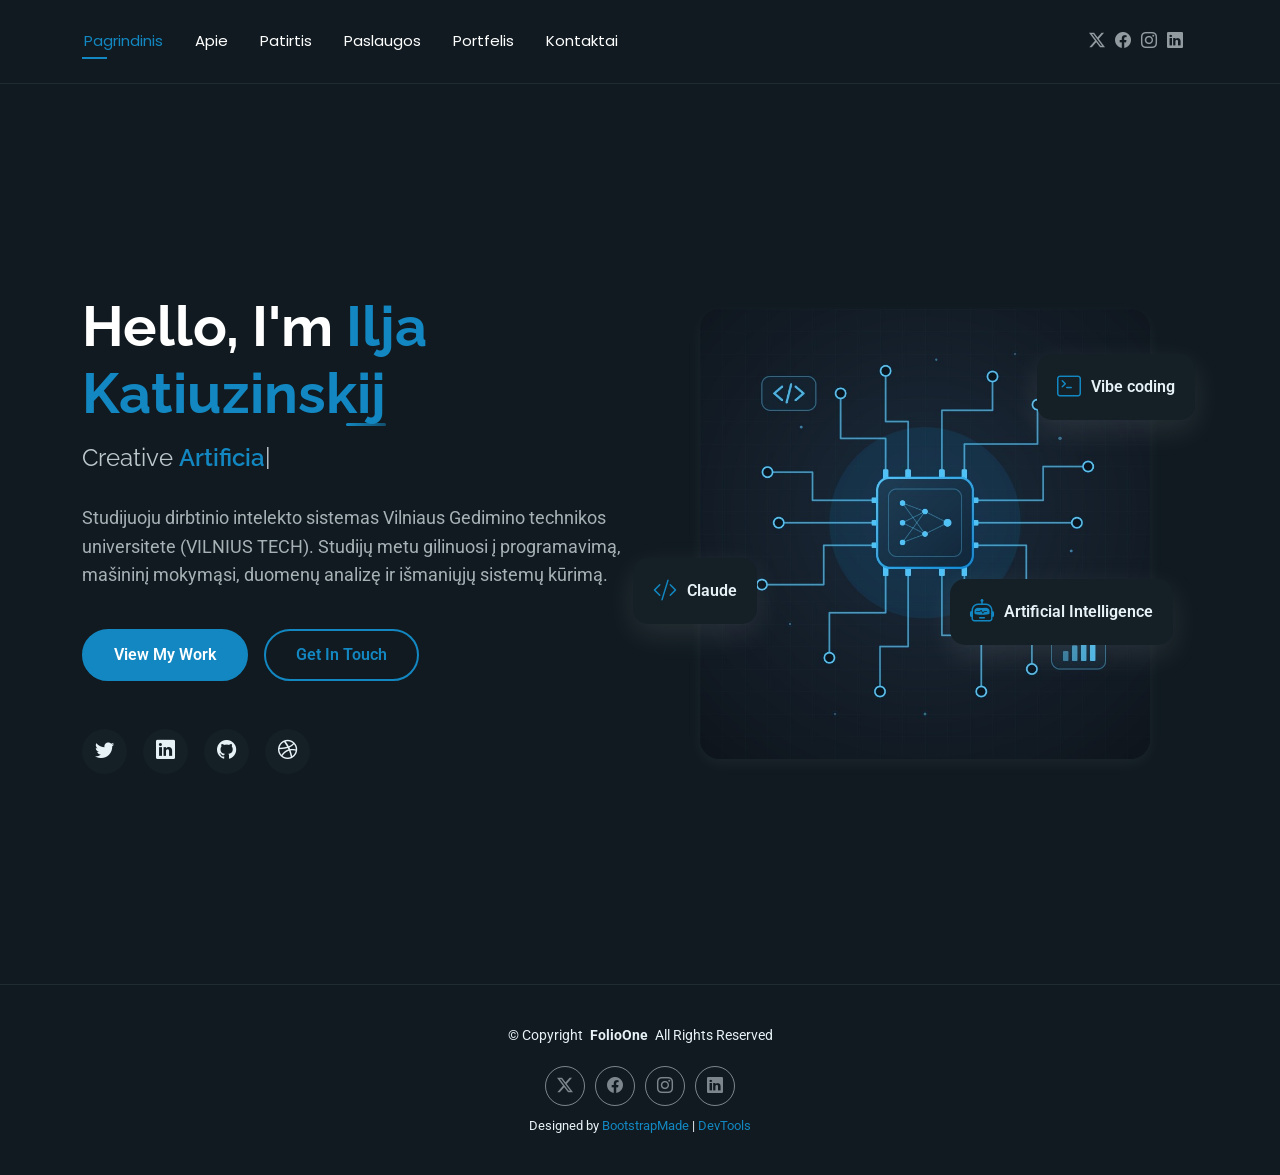
==== commit e898a0fb: "Personalize portfolio for AI student Translate the site navigation into Lithuanian and replace templ" ====
--- a/index.html
+++ b/index.html
@@ -48,12 +48,12 @@
 
       <nav id="navmenu" class="navmenu">
         <ul>
-          <li><a href="index.html" class="active">Home</a></li>
-          <li><a href="about.html">About</a></li>
-          <li><a href="resume.html">Resume</a></li>
-          <li><a href="services.html">Services</a></li>
-          <li><a href="portfolio.html">Portfolio</a></li>
-          <li><a href="contact.html">Contact</a></li>
+          <li><a href="index.html" class="active">Pagrindinis</a></li>
+          <li><a href="about.html">Apie</a></li>
+          <li><a href="resume.html">Patirtis</a></li>
+          <li><a href="services.html">Paslaugos</a></li>
+          <li><a href="portfolio.html">Portfelis</a></li>
+          <li><a href="contact.html">Kontaktai</a></li>
         </ul>
         <i class="mobile-nav-toggle d-xl-none bi bi-list"></i>
       </nav>
@@ -78,9 +78,9 @@
         <div class="row gy-4 align-items-center">
           <div class="col-lg-6 order-2 order-lg-1">
             <div class="hero-content">
-              <h1 data-aos="fade-up" data-aos-delay="200">Hello, I'm <span class="highlight">Brandon Johnson</span></h1>
-              <h2 data-aos="fade-up" data-aos-delay="300">Creative <span class="typed" data-typed-items="UI/UX Designer, Web Developer, Digital Artist, Brand Strategist"></span></h2>
-              <p data-aos="fade-up" data-aos-delay="400">Lorem ipsum dolor sit amet, consectetur adipiscing elit. Sed do eiusmod tempor incididunt ut labore et dolore magna aliqua. Ut enim ad minim veniam, quis nostrud exercitation ullamco laboris nisi ut aliquip ex ea commodo consequat.</p>
+              <h1 data-aos="fade-up" data-aos-delay="200">Hello, I'm <span class="highlight">Ilja Katiuzinskij</span></h1>
+              <h2 data-aos="fade-up" data-aos-delay="300">Creative <span class="typed" data-typed-items=" Artificial Intelligence Systems, Machine Learning Engineer, Software Developer"></span></h2>
+              <p data-aos="fade-up" data-aos-delay="400">Studijuoju dirbtinio intelekto sistemas Vilniaus Gedimino technikos universitete (VILNIUS TECH). Studijų metu gilinuosi į programavimą, mašininį mokymąsi, duomenų analizę ir išmaniųjų sistemų kūrimą.</p>
               <div class="hero-actions" data-aos="fade-up" data-aos-delay="500">
                 <a href="portfolio.html" class="btn btn-primary">View My Work</a>
                 <a href="contact.html" class="btn btn-outline">Get In Touch</a>
@@ -96,19 +96,19 @@
           <div class="col-lg-6 order-1 order-lg-2">
             <div class="hero-image" data-aos="zoom-in" data-aos-delay="300">
               <div class="image-wrapper">
-                <img src="assets/img/profile/profile-square-11.webp" alt="Sarah Mitchell" class="img-fluid">
+                <img src="assets/img/profile/ai-hero.jpg" alt="Sarah Mitchell" class="img-fluid">
                 <div class="floating-elements">
                   <div class="floating-card design" data-aos="fade-left" data-aos-delay="700">
-                    <i class="bi bi-palette"></i>
-                    <span>Design</span>
+                    <i class="bi-terminal"></i>
+                    <span>Vibe coding</span>
                   </div>
                   <div class="floating-card code" data-aos="fade-right" data-aos-delay="800">
                     <i class="bi bi-code-slash"></i>
-                    <span>Code</span>
+                    <span>Claude</span>
                   </div>
                   <div class="floating-card creativity" data-aos="fade-up" data-aos-delay="900">
-                    <i class="bi bi-lightbulb"></i>
-                    <span>Ideas</span>
+                    <i class="bi-robot"></i>
+                    <span>Artificial Intelligence</span>
                   </div>
                 </div>
               </div>
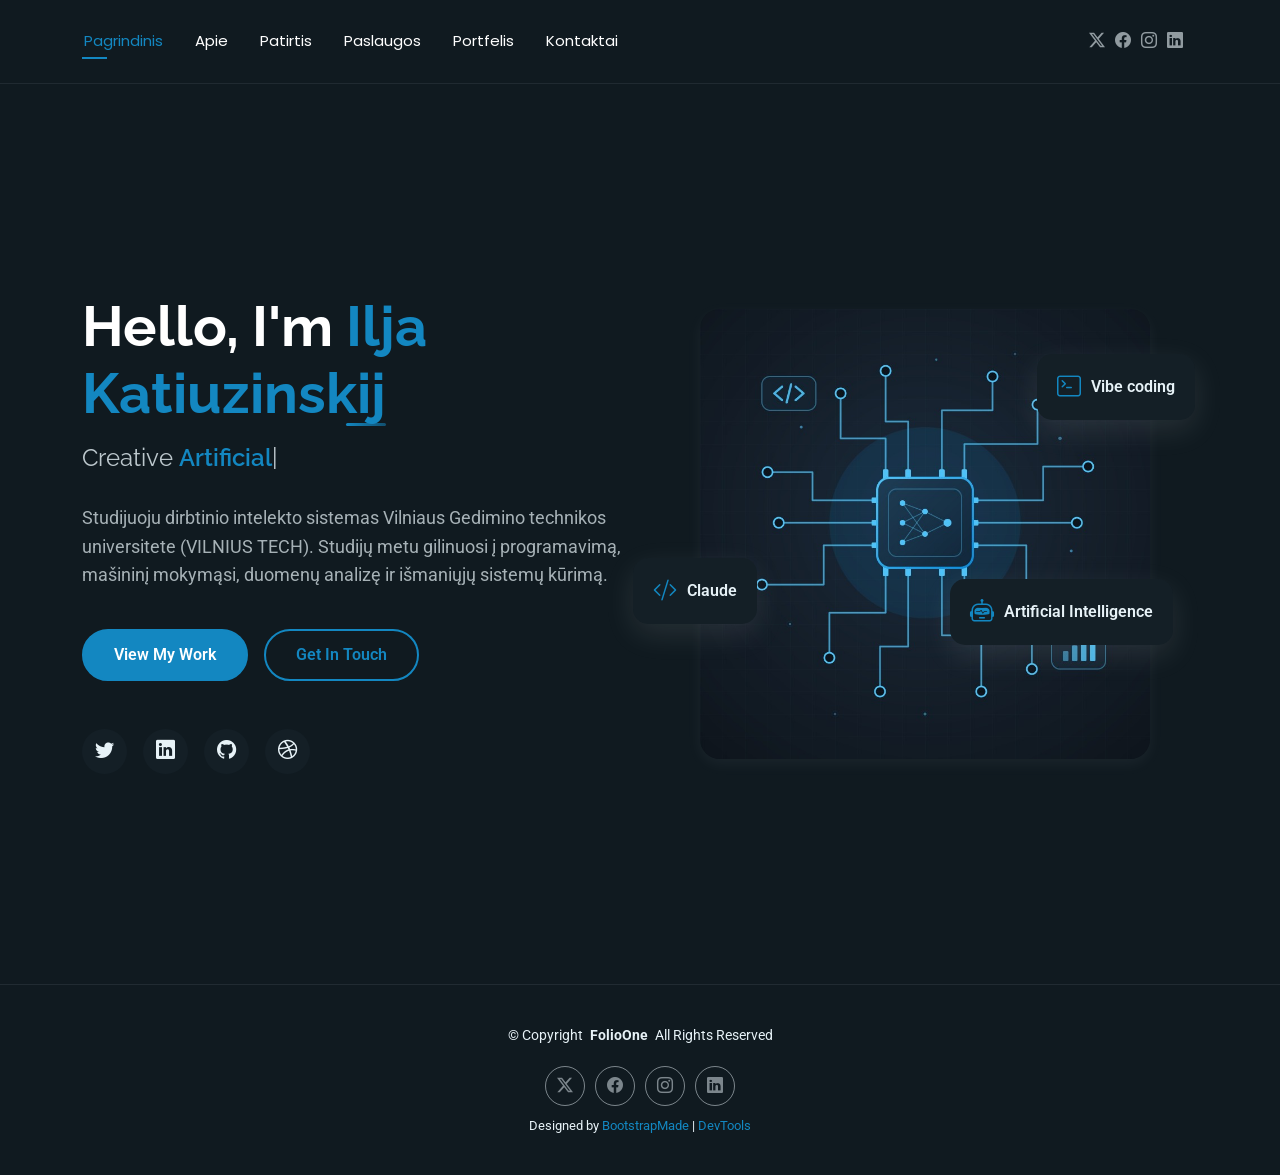
==== commit 4bc1826b: "Update CV page metadata and icons Localizes the document language to Lithuanian, updates the page ti" ====
--- a/index.html
+++ b/index.html
@@ -1,11 +1,11 @@
 <!DOCTYPE html>
-<html lang="en">
+<html lang="lt">
 
 <head>
   <meta charset="utf-8">
-  <meta content="width=device-width, initial-scale=1.0" name="viewport">
-  <title>Index - FolioOne Bootstrap Template</title>
-  <meta name="description" content="">
+  <meta content="author" name="Ilja Katiuzinskij">
+  <title>Mano CV</title>
+  <meta name="description" content="Ilja Katiuzinskij CV puslapis">
   <meta name="keywords" content="">
 
   <!-- Favicons -->
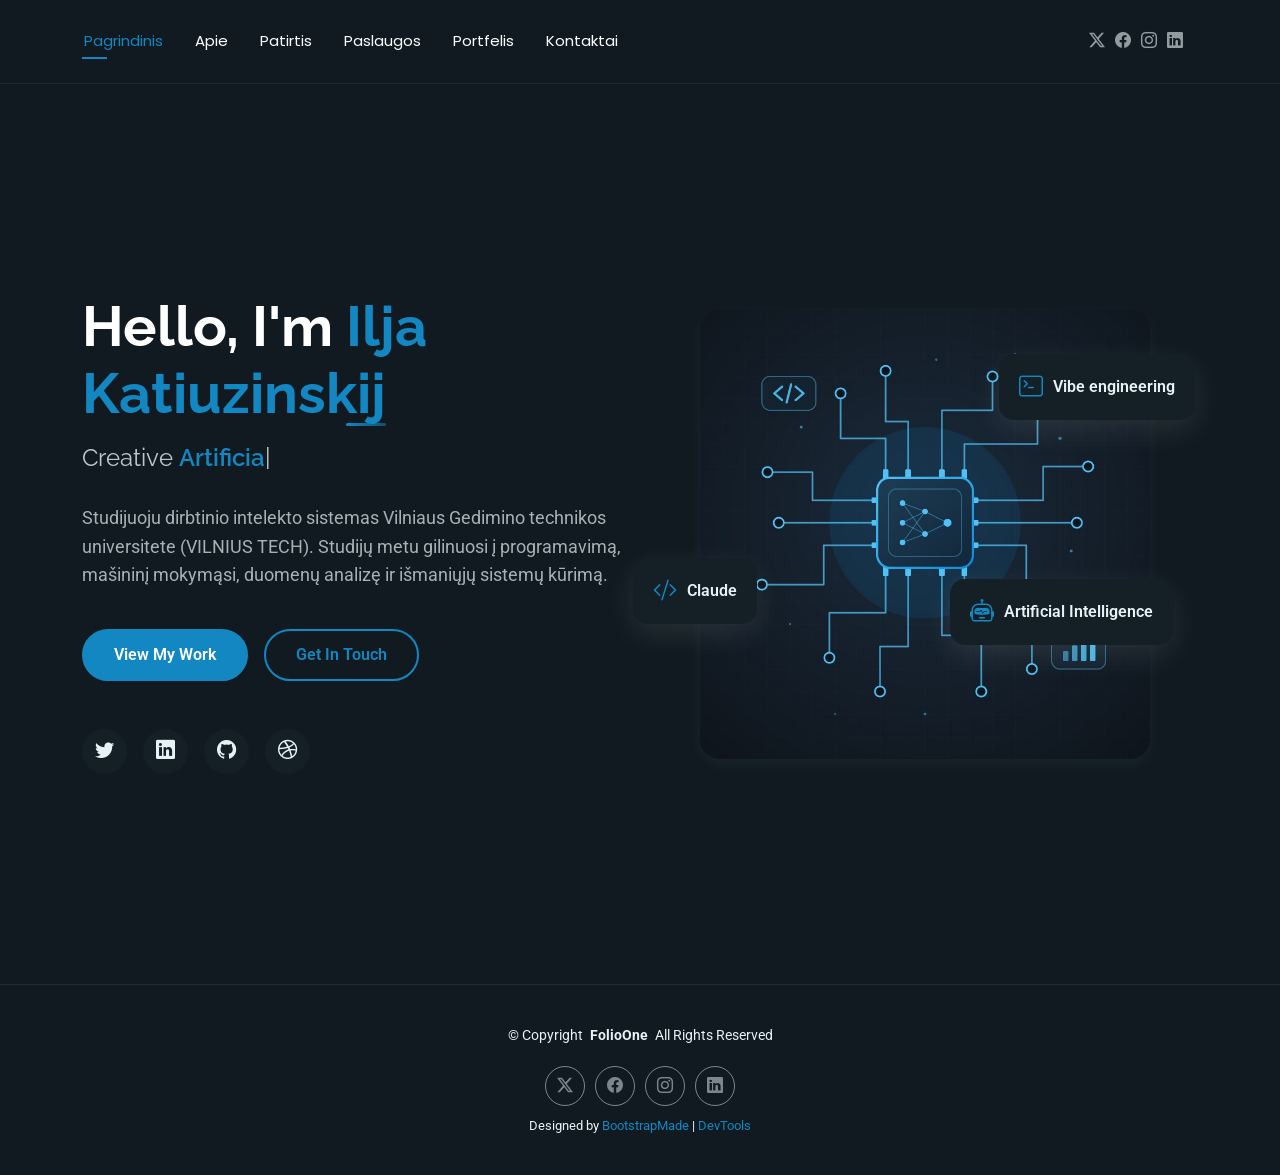
==== commit 85b8c82e: "Update index.html" ====
--- a/index.html
+++ b/index.html
@@ -100,7 +100,7 @@
                 <div class="floating-elements">
                   <div class="floating-card design" data-aos="fade-left" data-aos-delay="700">
                     <i class="bi-terminal"></i>
-                    <span>Vibe coding</span>
+                    <span>Vibe engineering</span>
                   </div>
                   <div class="floating-card code" data-aos="fade-right" data-aos-delay="800">
                     <i class="bi bi-code-slash"></i>
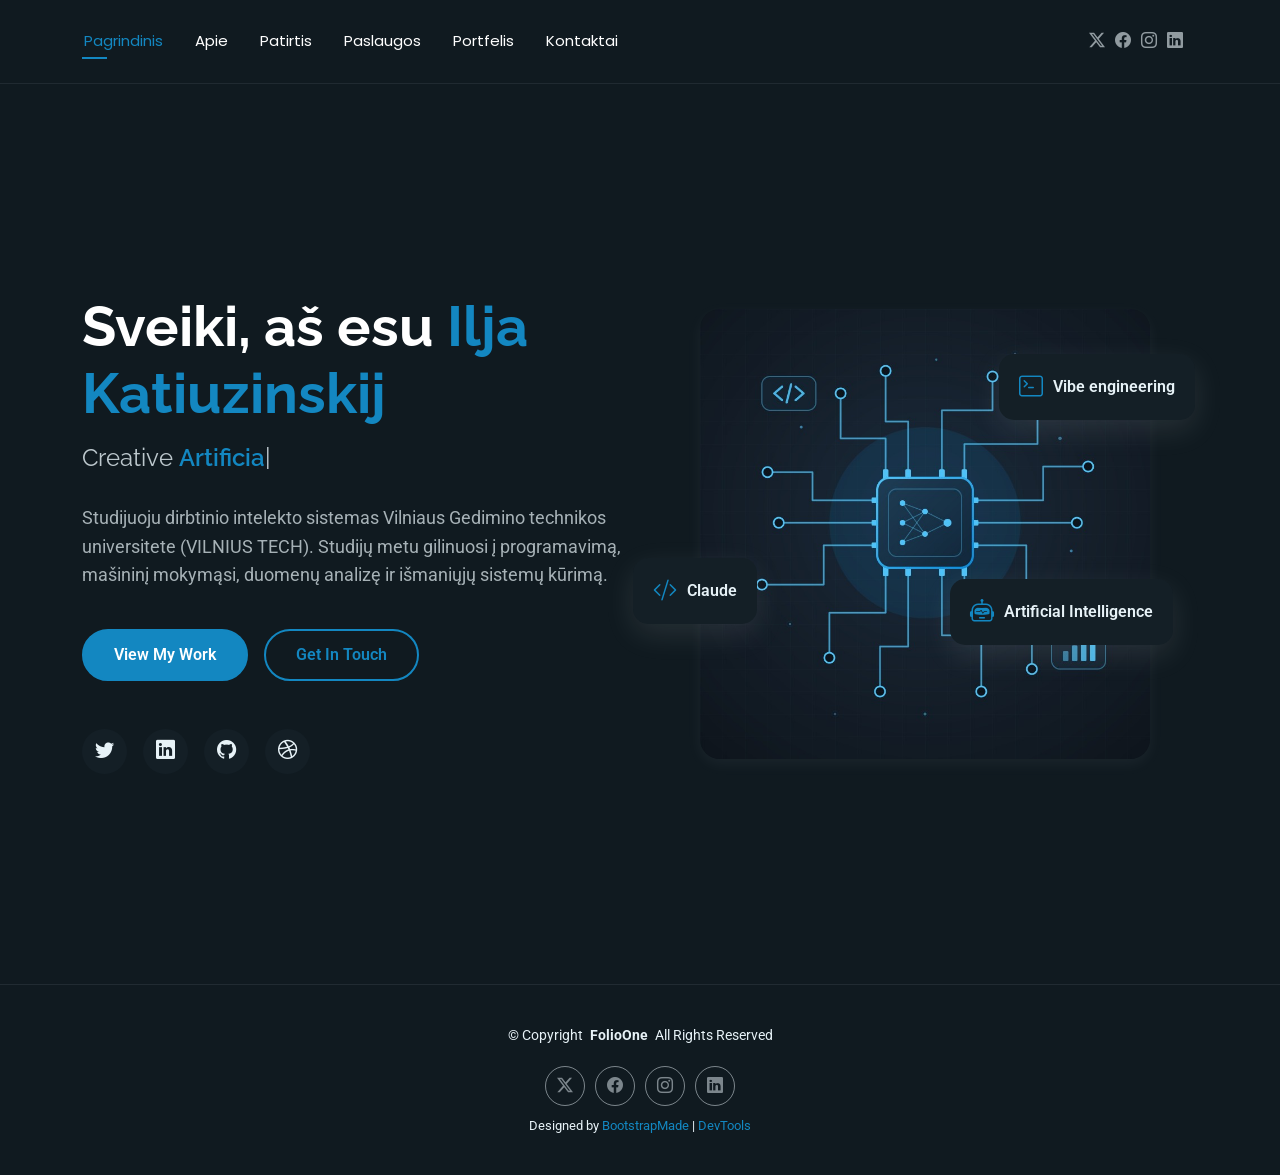
==== commit 0c3d7814: "Localize portfolio content to Lithuanian Translated key page headings and content, replaced the stoc" ====
--- a/index.html
+++ b/index.html
@@ -42,7 +42,7 @@
     <div class="container position-relative d-flex align-items-center justify-content-between">
 
       <!-- <a href="index.html" class="logo d-flex align-items-center me-auto me-xl-0">
-      <img src="assets/img/logo.webp" alt="">
+      <img src="assets/img/logo.webp" alt="Logotipas">
       <h1 class="sitename">FolioOne</h1> 
     </a> -->
 
@@ -78,7 +78,7 @@
         <div class="row gy-4 align-items-center">
           <div class="col-lg-6 order-2 order-lg-1">
             <div class="hero-content">
-              <h1 data-aos="fade-up" data-aos-delay="200">Hello, I'm <span class="highlight">Ilja Katiuzinskij</span></h1>
+              <h1 data-aos="fade-up" data-aos-delay="200">Sveiki, aš esu <span class="highlight">Ilja Katiuzinskij</span></h1>
               <h2 data-aos="fade-up" data-aos-delay="300">Creative <span class="typed" data-typed-items=" Artificial Intelligence Systems, Machine Learning Engineer, Software Developer"></span></h2>
               <p data-aos="fade-up" data-aos-delay="400">Studijuoju dirbtinio intelekto sistemas Vilniaus Gedimino technikos universitete (VILNIUS TECH). Studijų metu gilinuosi į programavimą, mašininį mokymąsi, duomenų analizę ir išmaniųjų sistemų kūrimą.</p>
               <div class="hero-actions" data-aos="fade-up" data-aos-delay="500">
@@ -96,7 +96,7 @@
           <div class="col-lg-6 order-1 order-lg-2">
             <div class="hero-image" data-aos="zoom-in" data-aos-delay="300">
               <div class="image-wrapper">
-                <img src="assets/img/profile/ai-hero.jpg" alt="Sarah Mitchell" class="img-fluid">
+                <img src="assets/img/profile/ai-hero.jpg" alt="Programavimo kodo iliustracija su dirbtinio intelekto modeliu" class="img-fluid">
                 <div class="floating-elements">
                   <div class="floating-card design" data-aos="fade-left" data-aos-delay="700">
                     <i class="bi-terminal"></i>
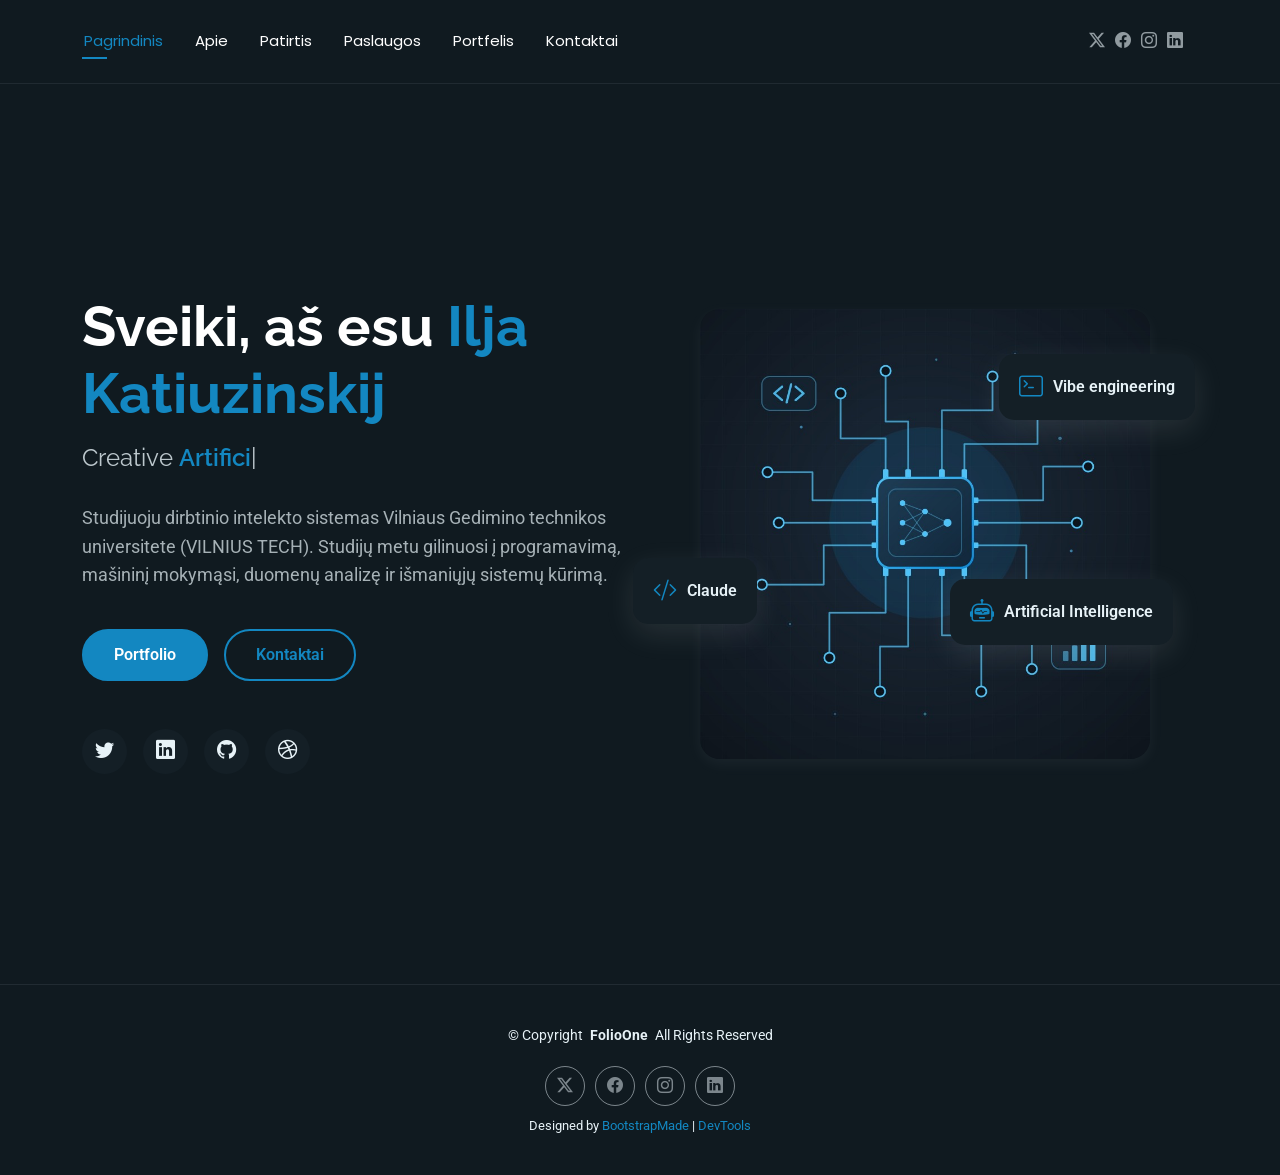
==== commit cde5733c: "Localize portfolio content to Lithuanian Translate key navigation, contact, and skills content into " ====
--- a/index.html
+++ b/index.html
@@ -82,8 +82,8 @@
               <h2 data-aos="fade-up" data-aos-delay="300">Creative <span class="typed" data-typed-items=" Artificial Intelligence Systems, Machine Learning Engineer, Software Developer"></span></h2>
               <p data-aos="fade-up" data-aos-delay="400">Studijuoju dirbtinio intelekto sistemas Vilniaus Gedimino technikos universitete (VILNIUS TECH). Studijų metu gilinuosi į programavimą, mašininį mokymąsi, duomenų analizę ir išmaniųjų sistemų kūrimą.</p>
               <div class="hero-actions" data-aos="fade-up" data-aos-delay="500">
-                <a href="portfolio.html" class="btn btn-primary">View My Work</a>
-                <a href="contact.html" class="btn btn-outline">Get In Touch</a>
+                <a href="portfolio.html" class="btn btn-primary">Portfolio</a>
+                <a href="contact.html" class="btn btn-outline">Kontaktai</a>
               </div>
               <div class="social-links" data-aos="fade-up" data-aos-delay="600">
                 <a href="#"><i class="bi bi-twitter"></i></a>
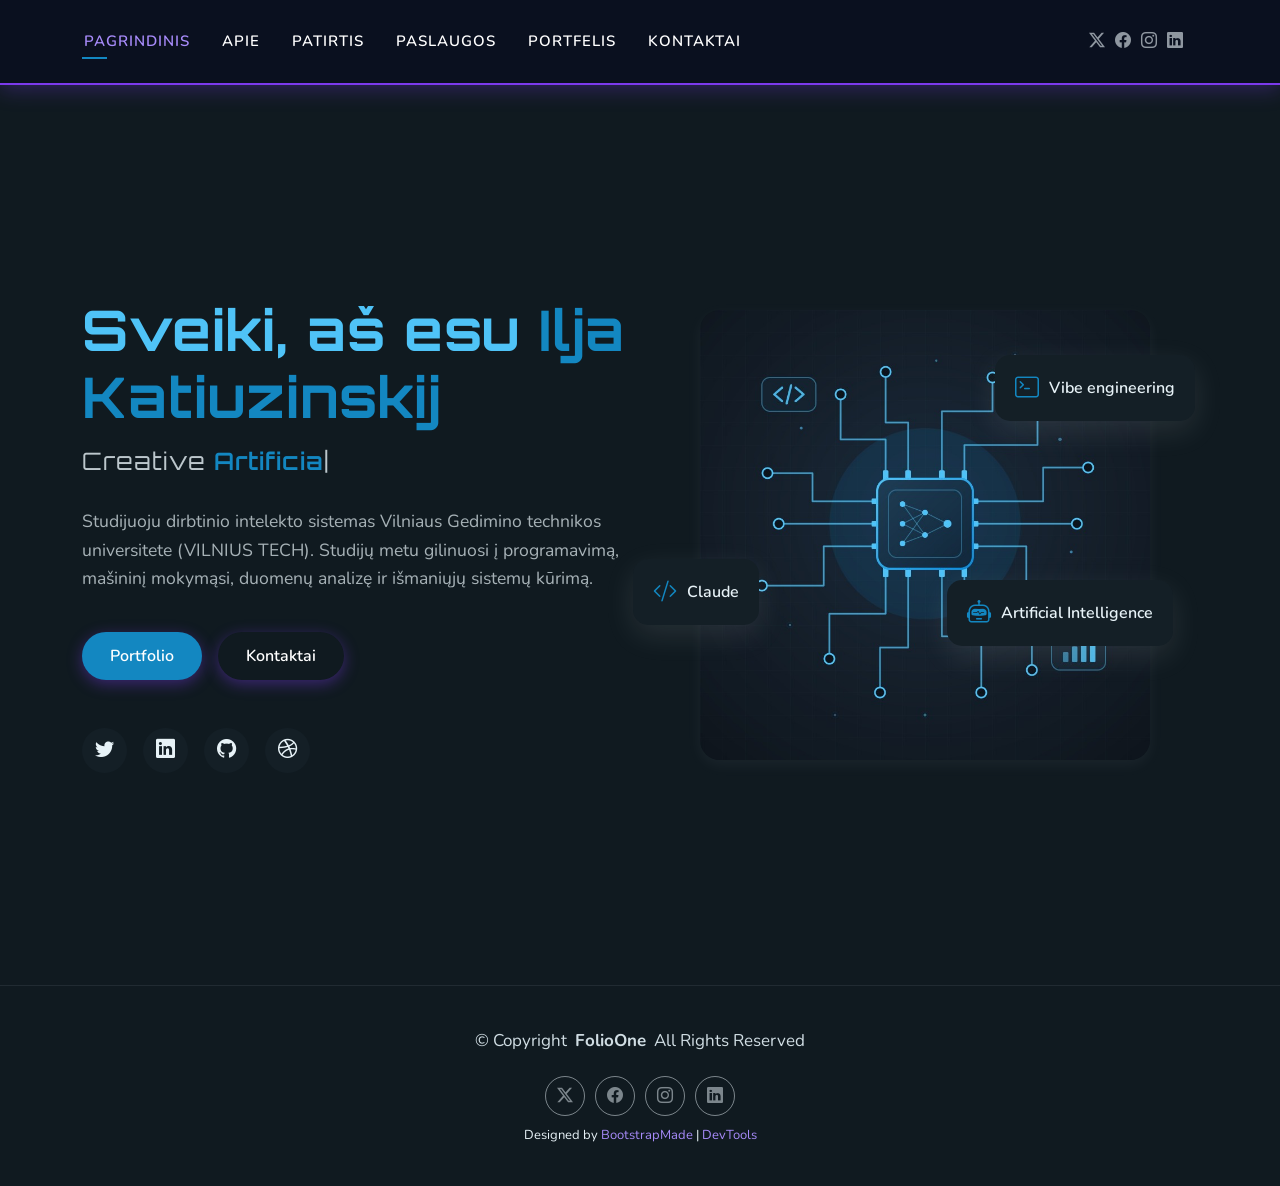
==== commit 667cbdba: "Add custom portfolio styling Introduces a shared custom stylesheet with typography, colors, buttons," ====
--- a/index.html
+++ b/index.html
@@ -26,6 +26,7 @@
 
   <!-- Main CSS File -->
   <link href="assets/css/main.css" rel="stylesheet">
+  <link href="assets/css/custom.css" rel="stylesheet">
 
   <!-- =======================================================
   * Template Name: FolioOne
--- a/assets/css/custom.css
+++ b/assets/css/custom.css
@@ -0,0 +1,256 @@
+/* ===== 2. ŠRIFTAI (Typography) ===== */
+
+/* a. Nauji šriftai iš Google Fonts */
+@import url('https://fonts.googleapis.com/css2?family=Orbitron:wght@500;700;800&family=Nunito:wght@400;600&display=swap');
+
+:root {
+  --default-font: "Nunito", sans-serif;
+  --heading-font: "Orbitron", sans-serif;
+  --nav-font: "Nunito", sans-serif;
+}
+
+body {
+  font-family: "Nunito", sans-serif;
+}
+
+/* b. Antraštės h1–h6 */
+h1, h2, h3, h4, h5, h6 {
+  font-family: "Orbitron", sans-serif;
+  letter-spacing: 1px;
+}
+
+h1 {
+  font-size: 46px;
+  font-weight: 800;
+  color: #4fc3f7;
+}
+
+h2 {
+  font-size: 36px;
+  font-weight: 700;
+  color: #ffffff;
+}
+
+h3 {
+  font-size: 24px;
+  font-weight: 700;
+  color: #4fc3f7;
+}
+
+h4 {
+  font-size: 20px;
+  font-weight: 600;
+  color: #ffffff;
+}
+
+h5 {
+  font-size: 16px;
+  font-weight: 600;
+  color: #a78bfa;
+  text-transform: uppercase;
+}
+
+h6 {
+  font-size: 14px;
+  font-weight: 600;
+  color: #cccccc;
+}
+
+/* Sekcijų pavadinimai (Apie, Paslaugos, Portfelis...) */
+.section-title h2 {
+  font-size: 44px;
+  font-weight: 800;
+  text-transform: uppercase;
+  color: #4fc3f7;
+}
+
+/* c. Pastraipos */
+p {
+  font-size: 17px;
+  line-height: 1.8;
+  color: #d0dde3;
+}
+
+/* ===== 3. MYGTUKAI IR NUORODOS ===== */
+
+/* a. Mygtukai */
+.btn,
+.btn-ghost,
+.hero .hero-actions .btn,
+.about .intro-content .cta-group .btn-ghost,
+.php-email-form button[type=submit] {
+  background: linear-gradient(135deg, #7c3aed, #1387c1);
+  color: #ffffff !important;
+  border: none !important;
+  border-radius: 30px;
+  padding: 12px 28px;
+  font-weight: 600;
+  box-shadow: 0 4px 15px rgba(124, 58, 237, 0.4);
+  transition: all 0.3s ease;
+}
+
+/* Užvedus pelę (:hover) – pakyla ir pašviesėja */
+.btn:hover,
+.btn-ghost:hover,
+.hero .hero-actions .btn:hover,
+.about .intro-content .cta-group .btn-ghost:hover,
+.php-email-form button[type=submit]:hover {
+  background: linear-gradient(135deg, #a78bfa, #4fc3f7);
+  transform: translateY(-3px);
+  box-shadow: 0 8px 25px rgba(79, 195, 247, 0.5);
+}
+
+/* Paspaudus (:active) – nusileidžia žemyn */
+.btn:active,
+.btn-ghost:active,
+.hero .hero-actions .btn:active,
+.about .intro-content .cta-group .btn-ghost:active,
+.php-email-form button[type=submit]:active {
+  transform: translateY(1px) scale(0.97);
+  box-shadow: 0 2px 8px rgba(124, 58, 237, 0.4);
+}
+
+/* b. Nuorodos */
+a {
+  color: #a78bfa;
+  text-decoration: none;
+  transition: color 0.3s ease;
+}
+
+a:hover {
+  color: #4fc3f7;
+  text-decoration: underline;
+}
+
+a:active {
+  color: #ffffff;
+}
+
+/* Paslaugų „Plačiau“ nuorodos */
+.services .service-link {
+  color: #a78bfa;
+}
+
+.services .service-link:hover {
+  color: #4fc3f7;
+  letter-spacing: 1px;
+}
+
+/* ===== 4. IŠDĖSTYMAS: MARGIN IR PADDING ===== */
+
+/* a. Didesni tarpai skiltyse „Apie“, „Patirtis“, „Atlikti darbai“ */
+.about.section,
+.skills.section,
+.resume.section,
+.portfolio.section {
+  padding-top: 90px;
+  padding-bottom: 90px;
+}
+
+/* Tarpas po sekcijos pavadinimu */
+.section-title {
+  margin-bottom: 50px;
+}
+
+/* „Apie“: tarpai tarp teksto ir paveikslėlio */
+.about .intro-content p {
+  margin-bottom: 25px;
+}
+
+/* „Patirtis“: tarpai tarp įrašų */
+.resume .resume-item {
+  margin-bottom: 40px;
+  padding: 30px;
+}
+
+/* ===== 4b. BLOKŲ IŠVAIZDA: RĖMELIAI, UŽAPVALINIMAS, ŠEŠĖLIAI ===== */
+
+/* Įgūdžių kortelės („Apie“) */
+.skills .skill-box {
+  padding: 30px;
+  border: 1px solid rgba(124, 58, 237, 0.5);
+  border-radius: 20px;
+  box-shadow: 0 8px 25px rgba(0, 0, 0, 0.4);
+}
+
+/* Patirties blokai */
+.resume .resume-item {
+  border-left: 4px solid #7c3aed;
+  border-radius: 15px;
+  background-color: #141f26;
+  box-shadow: 0 8px 25px rgba(0, 0, 0, 0.4);
+}
+
+/* Portfelio kortelės */
+.portfolio-card {
+  border: 1px solid rgba(79, 195, 247, 0.4);
+  border-radius: 20px;
+  overflow: hidden;
+  box-shadow: 0 10px 30px rgba(0, 0, 0, 0.5);
+  transition: transform 0.3s ease;
+}
+
+.portfolio-card:hover {
+  transform: translateY(-6px);
+}
+
+/* Portfelio kortelės vienodo aukščio */
+.portfolio-card .portfolio-img img {
+  width: 100%;
+  height: 230px;
+  object-fit: contain;
+  background-color: #1e1e1e;
+}
+
+.portfolio-card .portfolio-info {
+  min-height: 230px;
+}
+
+/* Paslaugų kortelės */
+.services .service-item {
+  border: 1px solid rgba(124, 58, 237, 0.5);
+  border-radius: 20px;
+  box-shadow: 0 8px 25px rgba(0, 0, 0, 0.4);
+}
+
+/* Paveikslėlis „Apie“ skiltyje */
+.about .profile-figure .profile-photo {
+  border-radius: 25px;
+  border: 3px solid #7c3aed;
+  box-shadow: 0 10px 35px rgba(124, 58, 237, 0.5);
+}
+/* ===== 5. KOMPONENTŲ STILIUS ===== */
+
+/* 1 komponentas: navigacijos juosta */
+.header {
+  background-color: rgba(11, 16, 32, 0.95) !important;
+  border-bottom: 2px solid #7c3aed;
+  box-shadow: 0 4px 20px rgba(124, 58, 237, 0.3);
+}
+
+.navmenu a,
+.navmenu a:focus {
+  font-weight: 600;
+  text-transform: uppercase;
+  letter-spacing: 1px;
+}
+
+.navmenu li:hover > a,
+.navmenu .active,
+.navmenu .active:focus {
+  color: #a78bfa !important;
+}
+
+/* 2 komponentas: progreso juostos (Įgūdžiai) */
+.skills .skill-box .progress {
+  height: 12px;
+  background-color: #1e2a38;
+  border-radius: 20px;
+  overflow: hidden;
+}
+
+.skills .skill-box .progress .progress-bar {
+  background: linear-gradient(90deg, #7c3aed, #4fc3f7);
+  border-radius: 20px;
+  box-shadow: 0 0 10px rgba(79, 195, 247, 0.6);
+}
